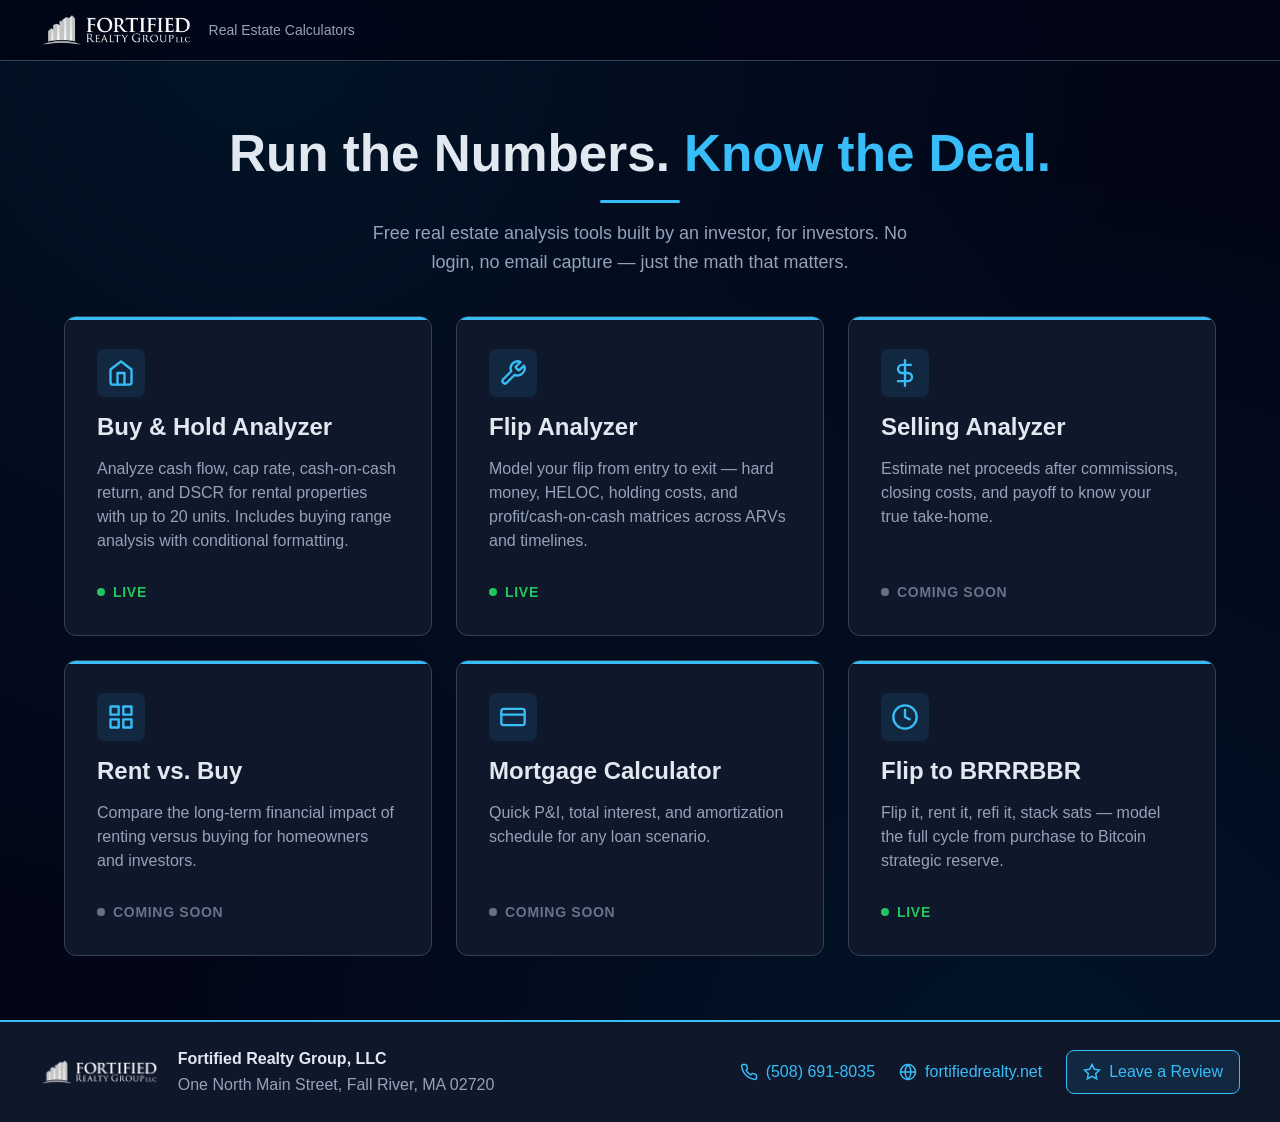
==== index.html @ f914b177 "Add Flip to BRRRBBR Analyzer: full cycle flip-to-hold with refi analysis, Bitcoin reserve, deal summ" ====
<!DOCTYPE html>
<html lang="en">
<head>
  <meta charset="UTF-8">
  <meta name="viewport" content="width=device-width, initial-scale=1.0">
  <title>Real Estate Calculators — Fortified Realty Group</title>
  <meta name="description" content="Free real estate analysis calculators from Fortified Realty Group, LLC — Buy and Hold, BRRR, Selling Analyzer, and more. One North Main Street, Fall River, MA 02720.">
  <meta name="theme-color" content="#00344D">
  <link rel="manifest" href="./manifest.json">
  <link rel="icon" type="image/svg+xml" href="./assets/favicon.svg">
  <link rel="apple-touch-icon" href="./assets/icon-192.png">
  <link href="https://api.fontshare.com/v2/css?f[]=cabinet-grotesk@400,500,700,800&f[]=satoshi@400,500,600,700&display=swap" rel="stylesheet">
  <link rel="stylesheet" href="./base.css">
  <link rel="stylesheet" href="./style.css">
</head>
<body>

  <header class="site-header">
    <div class="header-inner">
      <a href="./index.html" class="logo-link">
        <img src="./assets/fortified-logo-white.png" alt="Fortified Realty Group" height="36">
        <span class="logo-text">Real Estate Calculators</span>
      </a>
      <button class="install-btn" id="installBtn" aria-label="Install app">
        <svg width="18" height="18" viewBox="0 0 24 24" fill="none" stroke="currentColor" stroke-width="2.5" stroke-linecap="round"><path d="M12 5v14M5 12l7 7 7-7"/></svg>
        Install
      </button>
    </div>
  </header>

  <section class="hero">
    <h1>Run the Numbers. <em>Know the Deal.</em></h1>
    <hr class="teal-rule">
    <p>Free real estate analysis tools built by an investor, for investors. No login, no email capture — just the math that matters.</p>
  </section>

  <main class="calc-grid">

    <a href="./buy-and-hold.html" class="calc-card">
      <div class="card-icon">
        <svg width="28" height="28" viewBox="0 0 24 24" fill="none" stroke="#38bdf8" stroke-width="2" stroke-linecap="round" stroke-linejoin="round">
          <path d="M3 9l9-7 9 7v11a2 2 0 0 1-2 2H5a2 2 0 0 1-2-2z"/>
          <polyline points="9 22 9 12 15 12 15 22"/>
        </svg>
      </div>
      <h2>Buy &amp; Hold Analyzer</h2>
      <p>Analyze cash flow, cap rate, cash-on-cash return, and DSCR for rental properties with up to 20 units. Includes buying range analysis with conditional formatting.</p>
      <div class="card-status live"><span class="dot"></span>Live</div>
    </a>

    <a href="./flip-analyzer.html" class="calc-card">
      <div class="card-icon">
        <svg width="28" height="28" viewBox="0 0 24 24" fill="none" stroke="#38bdf8" stroke-width="2" stroke-linecap="round" stroke-linejoin="round">
          <path d="M14.7 6.3a1 1 0 0 0 0 1.4l1.6 1.6a1 1 0 0 0 1.4 0l3.77-3.77a6 6 0 0 1-7.94 7.94l-6.91 6.91a2.12 2.12 0 0 1-3-3l6.91-6.91a6 6 0 0 1 7.94-7.94l-3.76 3.76z"/>
        </svg>
      </div>
      <h2>Flip Analyzer</h2>
      <p>Model your flip from entry to exit — hard money, HELOC, holding costs, and profit/cash-on-cash matrices across ARVs and timelines.</p>
      <div class="card-status live"><span class="dot"></span>Live</div>
    </a>

    <div class="calc-card disabled">
      <div class="card-icon">
        <svg width="28" height="28" viewBox="0 0 24 24" fill="none" stroke="#38bdf8" stroke-width="2" stroke-linecap="round" stroke-linejoin="round">
          <line x1="12" y1="1" x2="12" y2="23"/>
          <path d="M17 5H9.5a3.5 3.5 0 0 0 0 7h5a3.5 3.5 0 0 1 0 7H6"/>
        </svg>
      </div>
      <h2>Selling Analyzer</h2>
      <p>Estimate net proceeds after commissions, closing costs, and payoff to know your true take-home.</p>
      <div class="card-status coming"><span class="dot"></span>Coming Soon</div>
    </div>

    <div class="calc-card disabled">
      <div class="card-icon">
        <svg width="28" height="28" viewBox="0 0 24 24" fill="none" stroke="#38bdf8" stroke-width="2" stroke-linecap="round" stroke-linejoin="round">
          <rect x="3" y="3" width="7" height="7"/><rect x="14" y="3" width="7" height="7"/>
          <rect x="14" y="14" width="7" height="7"/><rect x="3" y="14" width="7" height="7"/>
        </svg>
      </div>
      <h2>Rent vs. Buy</h2>
      <p>Compare the long-term financial impact of renting versus buying for homeowners and investors.</p>
      <div class="card-status coming"><span class="dot"></span>Coming Soon</div>
    </div>

    <div class="calc-card disabled">
      <div class="card-icon">
        <svg width="28" height="28" viewBox="0 0 24 24" fill="none" stroke="#38bdf8" stroke-width="2" stroke-linecap="round" stroke-linejoin="round">
          <rect x="2" y="5" width="20" height="14" rx="2"/><line x1="2" y1="10" x2="22" y2="10"/>
        </svg>
      </div>
      <h2>Mortgage Calculator</h2>
      <p>Quick P&amp;I, total interest, and amortization schedule for any loan scenario.</p>
      <div class="card-status coming"><span class="dot"></span>Coming Soon</div>
    </div>

    <a href="./brrrbbr.html" class="calc-card">
      <div class="card-icon">
        <svg width="28" height="28" viewBox="0 0 24 24" fill="none" stroke="#38bdf8" stroke-width="2" stroke-linecap="round" stroke-linejoin="round">
          <circle cx="12" cy="12" r="10"/><path d="M12 6v6l4 2"/>
        </svg>
      </div>
      <h2>Flip to BRRRBBR</h2>
      <p>Flip it, rent it, refi it, stack sats — model the full cycle from purchase to Bitcoin strategic reserve.</p>
      <div class="card-status live"><span class="dot"></span>Live</div>
    </a>

  </main>

  <footer class="contact-footer">
    <div class="footer-inner">
      <div class="footer-brand">
        <img src="./assets/fortified-logo-white.png" alt="Fortified Realty Group" height="24">
        <div class="footer-text">
          <strong>Fortified Realty Group, LLC</strong><br>
          One North Main Street, Fall River, MA 02720
        </div>
      </div>
      <div class="footer-links">
        <a href="tel:+15086918035" class="footer-link" target="_blank" rel="noopener noreferrer">
          <svg viewBox="0 0 24 24" fill="none" stroke="currentColor" stroke-width="2" stroke-linecap="round"><path d="M22 16.92v3a2 2 0 0 1-2.18 2 19.79 19.79 0 0 1-8.63-3.07 19.5 19.5 0 0 1-6-6 19.79 19.79 0 0 1-3.07-8.67A2 2 0 0 1 4.11 2h3a2 2 0 0 1 2 1.72c.127.96.361 1.903.7 2.81a2 2 0 0 1-.45 2.11L8.09 9.91a16 16 0 0 0 6 6l1.27-1.27a2 2 0 0 1 2.11-.45c.907.339 1.85.573 2.81.7A2 2 0 0 1 22 16.92z"/></svg>
          (508) 691-8035
        </a>
        <a href="https://fortifiedrealty.net" class="footer-link" target="_blank" rel="noopener noreferrer">
          <svg viewBox="0 0 24 24" fill="none" stroke="currentColor" stroke-width="2" stroke-linecap="round"><circle cx="12" cy="12" r="10"/><line x1="2" y1="12" x2="22" y2="12"/><path d="M12 2a15.3 15.3 0 0 1 4 10 15.3 15.3 0 0 1-4 10 15.3 15.3 0 0 1-4-10 15.3 15.3 0 0 1 4-10z"/></svg>
          fortifiedrealty.net
        </a>
        <a href="https://g.page/r/CbFCYN2LnvC7EAE/review" class="footer-link review-link" target="_blank" rel="noopener noreferrer">
          <svg viewBox="0 0 24 24" fill="none" stroke="currentColor" stroke-width="2" stroke-linecap="round"><polygon points="12 2 15.09 8.26 22 9.27 17 14.14 18.18 21.02 12 17.77 5.82 21.02 7 14.14 2 9.27 8.91 8.26 12 2"/></svg>
          Leave a Review
        </a>
      </div>
    </div>
  </footer>

  <script src="./app.js"></script>
</body>
</html>
---- base.css ----
*, *::before, *::after { box-sizing: border-box; margin: 0; padding: 0; }

html {
  -moz-text-size-adjust: none;
  -webkit-text-size-adjust: none;
  text-size-adjust: none;
  -webkit-font-smoothing: antialiased;
  -moz-osx-font-smoothing: grayscale;
  text-rendering: optimizeLegibility;
  scroll-behavior: smooth;
  scroll-padding-top: 4rem;
}

body {
  min-height: 100dvh;
  line-height: 1.6;
  font-family: var(--font-body, sans-serif);
  font-size: var(--text-base);
  color: var(--color-text);
  background-color: var(--color-bg);
}

img, picture, video, canvas, svg { display: block; max-width: 100%; height: auto; }
ul[role="list"], ol[role="list"] { list-style: none; }
input, button, textarea, select { font: inherit; color: inherit; }

h1, h2, h3, h4, h5, h6 { text-wrap: balance; line-height: 1.15; }
p, li, figcaption { text-wrap: pretty; max-width: 72ch; }

:focus-visible {
  outline: 2px solid var(--color-primary);
  outline-offset: 3px;
  border-radius: 0.375rem;
}

@media (prefers-reduced-motion: reduce) {
  *, *::before, *::after {
    animation-duration: 0.01ms !important;
    animation-iteration-count: 1 !important;
    transition-duration: 0.01ms !important;
    scroll-behavior: auto !important;
  }
}

button { cursor: pointer; background: none; border: none; }
table { border-collapse: collapse; width: 100%; }

a, button, [role="button"], input, textarea, select {
  transition: color 180ms cubic-bezier(0.16, 1, 0.3, 1),
              background 180ms cubic-bezier(0.16, 1, 0.3, 1),
              border-color 180ms cubic-bezier(0.16, 1, 0.3, 1),
              box-shadow 180ms cubic-bezier(0.16, 1, 0.3, 1);
}

.sr-only {
  position: absolute; width: 1px; height: 1px; padding: 0; margin: -1px;
  overflow: hidden; clip: rect(0, 0, 0, 0); white-space: nowrap; border-width: 0;
}
---- style.css ----
/* ===== FORTIFIED SHOCKWAVE DESIGN SYSTEM ===== */

:root {
  /* Type Scale */
  --text-xs:   clamp(0.75rem,  0.7rem  + 0.25vw, 0.875rem);
  --text-sm:   clamp(0.875rem, 0.8rem  + 0.35vw, 1rem);
  --text-base: clamp(1rem,     0.95rem + 0.25vw, 1.125rem);
  --text-lg:   clamp(1.125rem, 1rem    + 0.75vw, 1.5rem);
  --text-xl:   clamp(1.5rem,   1.2rem  + 1.25vw, 2.25rem);
  --text-2xl:  clamp(2rem,     1.2rem  + 2.5vw,  3.5rem);

  /* Spacing */
  --space-1:  0.25rem;
  --space-2:  0.5rem;
  --space-3:  0.75rem;
  --space-4:  1rem;
  --space-5:  1.25rem;
  --space-6:  1.5rem;
  --space-8:  2rem;
  --space-10: 2.5rem;
  --space-12: 3rem;
  --space-16: 4rem;
  --space-20: 5rem;
  --space-24: 6rem;

  /* Fortified Shockwave Dark Theme */
  --color-bg:             #020617;
  --color-surface:        #0f172a;
  --color-surface-2:      #1e293b;
  --color-surface-3:      #1a2744;
  --color-border:         #334155;
  --color-border-accent:  #38bdf8;
  --color-divider:        #1e293b;

  /* Text */
  --color-text:           #e2e8f0;
  --color-text-muted:     #94a3b8;
  --color-text-faint:     #64748b;

  /* Brand Colors */
  --color-primary:        #00344D;
  --color-primary-light:  #016891;
  --color-accent:         #38bdf8;
  --color-neutral:        #6D6E71;

  /* Input Styling - Clean White */
  --color-input-bg:       #1e293b;
  --color-input-border:   #475569;
  --color-input-text:     #ffffff;
  --color-input-label:    #94a3b8;
  --color-input-focus:    #38bdf8;

  /* Result Colors */
  --color-result-positive: #22c55e;
  --color-result-negative: #ef4444;
  --color-result-warning:  #eab308;
  --color-result-bg:      #0a1a0a;
  --color-result-border:  #166534;

  /* Radius */
  --radius-sm: 0.375rem;
  --radius-md: 0.5rem;
  --radius-lg: 0.75rem;
  --radius-xl: 1rem;

  /* Shadows */
  --shadow-card: 0 4px 24px rgba(0, 0, 0, 0.4);
  --shadow-glow: 0 0 20px rgba(56, 189, 248, 0.15);

  /* Content widths */
  --content-narrow: 640px;
  --content-default: 960px;
  --content-wide: 1200px;

  /* Font families */
  --font-display: 'Cabinet Grotesk', 'Arial Black', sans-serif;
  --font-body: 'Satoshi', 'Inter', sans-serif;
}


/* ===== GLOBAL LAYOUT ===== */

body {
  background: var(--color-bg);
  background-image: 
    radial-gradient(ellipse at 20% 0%, rgba(0, 52, 77, 0.3) 0%, transparent 60%),
    radial-gradient(ellipse at 80% 100%, rgba(1, 104, 145, 0.15) 0%, transparent 60%);
  min-height: 100dvh;
  display: flex;
  flex-direction: column;
}


/* ===== HEADER / NAV ===== */

.site-header {
  position: sticky;
  top: 0;
  z-index: 100;
  background: rgba(2, 6, 23, 0.92);
  backdrop-filter: blur(12px);
  -webkit-backdrop-filter: blur(12px);
  border-bottom: 1px solid var(--color-border);
  padding: var(--space-3) var(--space-6);
}

.header-inner {
  max-width: var(--content-wide);
  margin: 0 auto;
  display: flex;
  align-items: center;
  justify-content: space-between;
  gap: var(--space-4);
}

.logo-link {
  display: flex;
  align-items: center;
  gap: var(--space-3);
  text-decoration: none;
  color: var(--color-text);
}

.logo-link img {
  height: 36px;
  width: auto;
}

.logo-text {
  font-family: var(--font-display);
  font-size: var(--text-xs);
  color: var(--color-text-muted);
  font-weight: 400;
  line-height: 1.3;
}

.nav-back {
  display: inline-flex;
  align-items: center;
  gap: var(--space-2);
  color: var(--color-accent);
  text-decoration: none;
  font-size: var(--text-sm);
  font-weight: 500;
  padding: var(--space-2) var(--space-3);
  border-radius: var(--radius-sm);
  border: 1px solid transparent;
}

.nav-back:hover {
  border-color: var(--color-accent);
  background: rgba(56, 189, 248, 0.08);
}

.install-btn {
  display: none;
  align-items: center;
  gap: var(--space-2);
  padding: var(--space-2) var(--space-4);
  background: var(--color-accent);
  color: var(--color-bg);
  font-size: var(--text-sm);
  font-weight: 600;
  border-radius: var(--radius-md);
  border: none;
  cursor: pointer;
}

.install-btn:hover { background: #7dd3fc; }
.install-btn.visible { display: inline-flex; }


/* ===== HERO SECTION (Hub) ===== */

.hero {
  text-align: center;
  padding: var(--space-16) var(--space-6) var(--space-10);
}

.hero h1 {
  font-family: var(--font-display);
  font-size: var(--text-2xl);
  font-weight: 800;
  color: var(--color-text);
  margin-bottom: var(--space-4);
}

.hero h1 em {
  font-style: normal;
  color: var(--color-accent);
}

.hero p {
  font-size: var(--text-base);
  color: var(--color-text-muted);
  max-width: 560px;
  margin: 0 auto;
}

.teal-rule {
  display: block;
  width: 80px;
  height: 3px;
  background: var(--color-accent);
  margin: var(--space-4) auto;
  border: none;
  border-radius: 2px;
}


/* ===== CALCULATOR GRID (Hub) ===== */

.calc-grid {
  max-width: var(--content-wide);
  margin: 0 auto;
  padding: 0 var(--space-6) var(--space-16);
  display: grid;
  grid-template-columns: repeat(auto-fill, minmax(min(300px, 100%), 1fr));
  gap: var(--space-6);
}

.calc-card {
  position: relative;
  background: var(--color-surface);
  border: 1px solid var(--color-border);
  border-radius: var(--radius-lg);
  padding: var(--space-8);
  text-decoration: none;
  color: var(--color-text);
  display: flex;
  flex-direction: column;
  gap: var(--space-4);
  overflow: hidden;
  transition: transform 180ms ease, box-shadow 180ms ease, border-color 180ms ease;
}

.calc-card::before {
  content: '';
  position: absolute;
  top: 0; left: 0; right: 0;
  height: 3px;
  background: var(--color-accent);
}

.calc-card:hover {
  transform: translateY(-4px);
  box-shadow: var(--shadow-glow);
  border-color: var(--color-accent);
}

.calc-card .card-icon {
  width: 48px;
  height: 48px;
  background: rgba(56, 189, 248, 0.1);
  border-radius: var(--radius-md);
  display: flex;
  align-items: center;
  justify-content: center;
  font-size: 1.5rem;
}

.calc-card h2 {
  font-family: var(--font-display);
  font-size: var(--text-lg);
  font-weight: 700;
  color: var(--color-text);
}

.calc-card p {
  font-size: var(--text-sm);
  color: var(--color-text-muted);
  line-height: 1.5;
}

.card-status {
  display: inline-flex;
  align-items: center;
  gap: var(--space-2);
  font-size: var(--text-xs);
  font-weight: 600;
  text-transform: uppercase;
  letter-spacing: 0.05em;
  margin-top: auto;
  padding-top: var(--space-3);
}

.card-status.live { color: var(--color-result-positive); }
.card-status.coming { color: var(--color-text-faint); }

.card-status .dot {
  width: 8px; height: 8px;
  border-radius: 50%;
  background: currentColor;
}

.card-status.live .dot {
  animation: pulse-dot 2s ease infinite;
}

@keyframes pulse-dot {
  0%, 100% { opacity: 1; }
  50% { opacity: 0.3; }
}

.calc-card.disabled {
  opacity: 0.5;
  pointer-events: none;
}


/* ===== CALCULATOR PAGE LAYOUT ===== */

.calc-page {
  flex: 1;
  max-width: var(--content-wide);
  margin: 0 auto;
  width: 100%;
  padding: var(--space-6);
}

.calc-title-area {
  margin-bottom: var(--space-8);
}

.calc-title-area h1 {
  font-family: var(--font-display);
  font-size: var(--text-xl);
  font-weight: 800;
  color: var(--color-text);
  margin-bottom: var(--space-2);
}

.calc-title-area p {
  font-size: var(--text-sm);
  color: var(--color-text-muted);
}

.calc-address {
  margin-bottom: var(--space-6);
}

.calc-address label {
  display: block;
  font-size: var(--text-xs);
  color: var(--color-input-label);
  font-weight: 600;
  text-transform: uppercase;
  letter-spacing: 0.05em;
  margin-bottom: var(--space-2);
}

.calc-address input {
  width: 100%;
  max-width: 500px;
  padding: var(--space-3) var(--space-4);
  background: var(--color-input-bg);
  border: 1px solid var(--color-input-border);
  border-radius: var(--radius-md);
  color: var(--color-input-text);
  font-size: var(--text-base);
  font-weight: 500;
}

.calc-address input::placeholder { color: var(--color-text-faint); }
.calc-address input:focus {
  outline: none;
  border-color: var(--color-input-focus);
  box-shadow: 0 0 0 3px rgba(56, 189, 248, 0.15);
}


/* ===== INPUT SECTIONS ===== */

.calc-sections {
  display: grid;
  grid-template-columns: 1fr 1fr 1fr;
  gap: var(--space-6);
  margin-bottom: var(--space-8);
}

@media (max-width: 900px) {
  .calc-sections { grid-template-columns: 1fr; }
}

.input-section {
  background: var(--color-surface);
  border: 1px solid var(--color-border);
  border-radius: var(--radius-lg);
  overflow: hidden;
}

.section-header {
  background: var(--color-surface-2);
  padding: var(--space-3) var(--space-5);
  border-bottom: 1px solid var(--color-border);
  display: flex;
  align-items: center;
  gap: var(--space-3);
}

.section-header h2 {
  font-family: var(--font-display);
  font-size: var(--text-sm);
  font-weight: 700;
  color: var(--color-accent);
  text-transform: uppercase;
  letter-spacing: 0.08em;
}

.section-body {
  padding: var(--space-4) var(--space-5);
  display: flex;
  flex-direction: column;
  gap: var(--space-3);
}

/* Input rows — Clean White Style */
.input-row {
  display: flex;
  align-items: center;
  justify-content: space-between;
  gap: var(--space-3);
}

.input-row label {
  font-size: var(--text-sm);
  color: var(--color-input-label);
  font-weight: 500;
  white-space: nowrap;
  flex-shrink: 0;
}

.input-row input,
.input-row select {
  width: 120px;
  text-align: right;
  padding: var(--space-2) var(--space-3);
  background: var(--color-input-bg);
  border: 1px solid var(--color-input-border);
  border-radius: var(--radius-sm);
  color: var(--color-input-text);
  font-size: var(--text-sm);
  font-weight: 600;
  font-variant-numeric: tabular-nums;
}

.input-row input:focus,
.input-row select:focus {
  outline: none;
  border-color: var(--color-input-focus);
  box-shadow: 0 0 0 2px rgba(56, 189, 248, 0.15);
}

.input-row input::placeholder { color: var(--color-text-faint); }

/* Computed row (non-editable) */
.computed-row {
  display: flex;
  align-items: center;
  justify-content: space-between;
  gap: var(--space-3);
  padding: var(--space-2) 0;
  border-top: 1px solid var(--color-divider);
}

.computed-row label {
  font-size: var(--text-sm);
  color: var(--color-text-muted);
  font-weight: 400;
}

.computed-row .computed-value {
  font-size: var(--text-sm);
  color: var(--color-text);
  font-weight: 600;
  font-variant-numeric: tabular-nums;
}

/* Section totals */
.section-total {
  display: flex;
  align-items: center;
  justify-content: space-between;
  padding: var(--space-3) var(--space-5);
  background: var(--color-surface-2);
  border-top: 2px solid var(--color-accent);
}

.section-total label {
  font-size: var(--text-sm);
  font-weight: 700;
  color: var(--color-accent);
  text-transform: uppercase;
  letter-spacing: 0.03em;
}

.section-total .total-value {
  font-size: var(--text-lg);
  font-weight: 800;
  color: var(--color-text);
  font-variant-numeric: tabular-nums;
}


/* ===== NOI DISPLAY ===== */

.noi-bar {
  display: flex;
  gap: var(--space-6);
  margin-bottom: var(--space-6);
  padding: var(--space-4) var(--space-6);
  background: var(--color-surface);
  border: 1px solid var(--color-border);
  border-radius: var(--radius-lg);
  flex-wrap: wrap;
}

.noi-item {
  display: flex;
  align-items: center;
  gap: var(--space-3);
}

.noi-item label {
  font-size: var(--text-sm);
  color: var(--color-text-muted);
  font-weight: 500;
}

.noi-item .noi-value {
  font-size: var(--text-lg);
  font-weight: 800;
  color: var(--color-accent);
  font-variant-numeric: tabular-nums;
}


/* ===== RESULTS SECTION ===== */

.results-section {
  background: var(--color-surface);
  border: 2px solid var(--color-result-border);
  border-radius: var(--radius-lg);
  overflow: hidden;
  margin-bottom: var(--space-8);
}

.results-header {
  background: var(--color-result-bg);
  padding: var(--space-4) var(--space-6);
  border-bottom: 1px solid var(--color-result-border);
  display: flex;
  align-items: center;
  justify-content: space-between;
}

.results-header h2 {
  font-family: var(--font-display);
  font-size: var(--text-sm);
  font-weight: 700;
  color: var(--color-result-positive);
  text-transform: uppercase;
  letter-spacing: 0.08em;
}

.results-grid {
  display: grid;
  grid-template-columns: repeat(4, 1fr);
  gap: 0;
}

@media (max-width: 768px) {
  .results-grid { grid-template-columns: repeat(2, 1fr); }
}

.result-card {
  padding: var(--space-6);
  text-align: center;
  border-right: 1px solid var(--color-border);
  border-bottom: 1px solid var(--color-border);
}

.result-card:last-child { border-right: none; }

@media (max-width: 768px) {
  .result-card:nth-child(2n) { border-right: none; }
}

.result-card .result-label {
  font-size: var(--text-xs);
  color: var(--color-text-muted);
  text-transform: uppercase;
  letter-spacing: 0.06em;
  font-weight: 600;
  margin-bottom: var(--space-2);
}

.result-card .result-value {
  font-family: var(--font-display);
  font-size: var(--text-xl);
  font-weight: 800;
  font-variant-numeric: tabular-nums;
  transition: color 300ms ease;
}

.result-value.positive { color: var(--color-result-positive); }
.result-value.negative { color: var(--color-result-negative); }
.result-value.neutral  { color: var(--color-text); }


/* ===== BUYING RANGE SECTION ===== */

.range-section {
  margin-bottom: var(--space-8);
}

.range-section h2 {
  font-family: var(--font-display);
  font-size: var(--text-lg);
  font-weight: 700;
  color: var(--color-text);
  margin-bottom: var(--space-4);
}

.range-inputs {
  display: flex;
  gap: var(--space-6);
  margin-bottom: var(--space-6);
  flex-wrap: wrap;
  align-items: end;
}

.range-input-group {
  display: flex;
  flex-direction: column;
  gap: var(--space-2);
}

.range-input-group label {
  font-size: var(--text-xs);
  color: var(--color-text-muted);
  font-weight: 600;
  text-transform: uppercase;
  letter-spacing: 0.05em;
}

.range-input-group input {
  width: 140px;
  padding: var(--space-2) var(--space-3);
  background: var(--color-input-bg);
  border: 1px solid var(--color-input-border);
  border-radius: var(--radius-sm);
  color: var(--color-input-text);
  font-size: var(--text-sm);
  font-weight: 600;
  text-align: right;
  font-variant-numeric: tabular-nums;
}

.range-input-group input:focus {
  outline: none;
  border-color: var(--color-input-focus);
  box-shadow: 0 0 0 2px rgba(56, 189, 248, 0.15);
}

.range-divider {
  width: 1px;
  height: 48px;
  background: var(--color-border);
  align-self: flex-end;
  margin-bottom: 4px;
}

.range-table-wrap {
  overflow-x: auto;
  border: 1px solid var(--color-border);
  border-radius: var(--radius-lg);
  -webkit-overflow-scrolling: touch;
}

.range-table {
  min-width: 100%;
  border-collapse: collapse;
  font-size: var(--text-xs);
  font-variant-numeric: tabular-nums;
}

.range-table th,
.range-table td {
  padding: var(--space-2) var(--space-3);
  text-align: center;
  white-space: nowrap;
  border-bottom: 1px solid var(--color-divider);
}

.range-table th:first-child,
.range-table td:first-child {
  text-align: left;
  position: sticky;
  left: 0;
  background: var(--color-surface);
  z-index: 2;
  font-weight: 600;
  color: var(--color-text-muted);
  padding-left: var(--space-4);
  border-right: 2px solid var(--color-border);
  min-width: 160px;
}

.range-table thead th {
  background: var(--color-surface-2);
  color: var(--color-accent);
  font-weight: 700;
  font-size: var(--text-xs);
  text-transform: uppercase;
  letter-spacing: 0.04em;
  text-align: center;
  border-bottom: 2px solid var(--color-accent);
}

.range-table thead th:first-child {
  background: var(--color-surface-2);
}

.range-table thead th.asking-col {
  background: var(--color-primary);
  color: #ffffff;
}

.range-table tbody tr:hover td {
  background: rgba(56, 189, 248, 0.04);
}

.range-table tbody tr:hover td:first-child {
  background: var(--color-surface);
}

/* Conditional formatting cells */
.range-table td.cond-green {
  background: rgba(34, 197, 94, 0.18);
  color: #4ade80;
  font-weight: 700;
}

.range-table td.cond-yellow {
  background: rgba(234, 179, 8, 0.18);
  color: #facc15;
  font-weight: 700;
}

.range-table td.cond-red {
  background: rgba(239, 68, 68, 0.18);
  color: #f87171;
  font-weight: 700;
}

/* Results rows */
.range-table tr.results-row td {
  border-top: 2px solid var(--color-border);
}

.range-table tr.results-row td:first-child {
  font-weight: 700;
  color: var(--color-text);
}


/* ===== DEAL SUMMARY ===== */

.deal-summary {
  background: var(--color-surface);
  border: 1px solid var(--color-border);
  border-left: 4px solid var(--color-accent);
  border-radius: var(--radius-lg);
  padding: var(--space-6);
  margin-bottom: var(--space-8);
}

.deal-summary h3 {
  font-family: var(--font-display);
  font-size: var(--text-sm);
  font-weight: 700;
  color: var(--color-accent);
  text-transform: uppercase;
  letter-spacing: 0.06em;
  margin-bottom: var(--space-3);
}

.deal-summary p {
  font-size: var(--text-base);
  color: var(--color-text);
  line-height: 1.7;
  max-width: 100%;
}

.deal-summary.positive { border-left-color: var(--color-result-positive); }
.deal-summary.positive h3 { color: var(--color-result-positive); }
.deal-summary.caution { border-left-color: var(--color-result-warning); }
.deal-summary.caution h3 { color: var(--color-result-warning); }
.deal-summary.negative { border-left-color: var(--color-result-negative); }
.deal-summary.negative h3 { color: var(--color-result-negative); }


/* ===== ACTIONS BAR ===== */

.actions-bar {
  display: flex;
  gap: var(--space-4);
  margin-bottom: var(--space-8);
  flex-wrap: wrap;
}

.btn {
  display: inline-flex;
  align-items: center;
  gap: var(--space-2);
  padding: var(--space-3) var(--space-6);
  font-size: var(--text-sm);
  font-weight: 600;
  border-radius: var(--radius-md);
  border: 1px solid transparent;
  cursor: pointer;
  text-decoration: none;
}

.btn-primary {
  background: var(--color-accent);
  color: var(--color-bg);
}

.btn-primary:hover { background: #7dd3fc; }

.btn-outline {
  background: transparent;
  color: var(--color-accent);
  border-color: var(--color-accent);
}

.btn-outline:hover { background: rgba(56, 189, 248, 0.1); }


/* ===== CONTACT FOOTER ===== */

.contact-footer {
  background: var(--color-surface);
  border-top: 2px solid var(--color-accent);
  padding: var(--space-6);
  margin-top: auto;
}

.footer-inner {
  max-width: var(--content-wide);
  margin: 0 auto;
  display: flex;
  align-items: center;
  justify-content: space-between;
  flex-wrap: wrap;
  gap: var(--space-4);
}

.footer-brand {
  display: flex;
  align-items: center;
  gap: var(--space-4);
}

.footer-brand img {
  height: 28px;
  width: auto;
}

.footer-text {
  font-size: var(--text-sm);
  color: var(--color-text-muted);
}

.footer-text strong {
  color: var(--color-text);
  font-weight: 700;
}

.footer-links {
  display: flex;
  align-items: center;
  gap: var(--space-6);
  flex-wrap: wrap;
}

.footer-link {
  display: inline-flex;
  align-items: center;
  gap: var(--space-2);
  color: var(--color-accent);
  text-decoration: none;
  font-size: var(--text-sm);
  font-weight: 500;
}

.footer-link:hover { color: #7dd3fc; }
.footer-link svg { width: 18px; height: 18px; flex-shrink: 0; }

.review-link {
  padding: var(--space-2) var(--space-4);
  background: rgba(56, 189, 248, 0.1);
  border: 1px solid var(--color-accent);
  border-radius: var(--radius-md);
}

.review-link:hover { background: rgba(56, 189, 248, 0.2); }


/* ===== SEPARATOR LINES ===== */

.section-divider {
  height: 1px;
  background: var(--color-border);
  border: none;
  margin: var(--space-2) 0;
}


/* ===== PRINT / PDF ===== */

@media print {
  body { background: #fff !important; color: #111 !important; }
  .site-header, .contact-footer, .actions-bar, .nav-back, .install-btn {
    display: none !important;
  }
  .calc-page { max-width: 100%; padding: 0; }
}


/* ===== ANIMATIONS ===== */

@keyframes fadeInUp {
  from { opacity: 0; transform: translateY(16px); }
  to { opacity: 1; transform: translateY(0); }
}

.calc-card { animation: fadeInUp 400ms ease both; }
.calc-card:nth-child(2) { animation-delay: 80ms; }
.calc-card:nth-child(3) { animation-delay: 160ms; }
.calc-card:nth-child(4) { animation-delay: 240ms; }
.calc-card:nth-child(5) { animation-delay: 320ms; }
.calc-card:nth-child(6) { animation-delay: 400ms; }
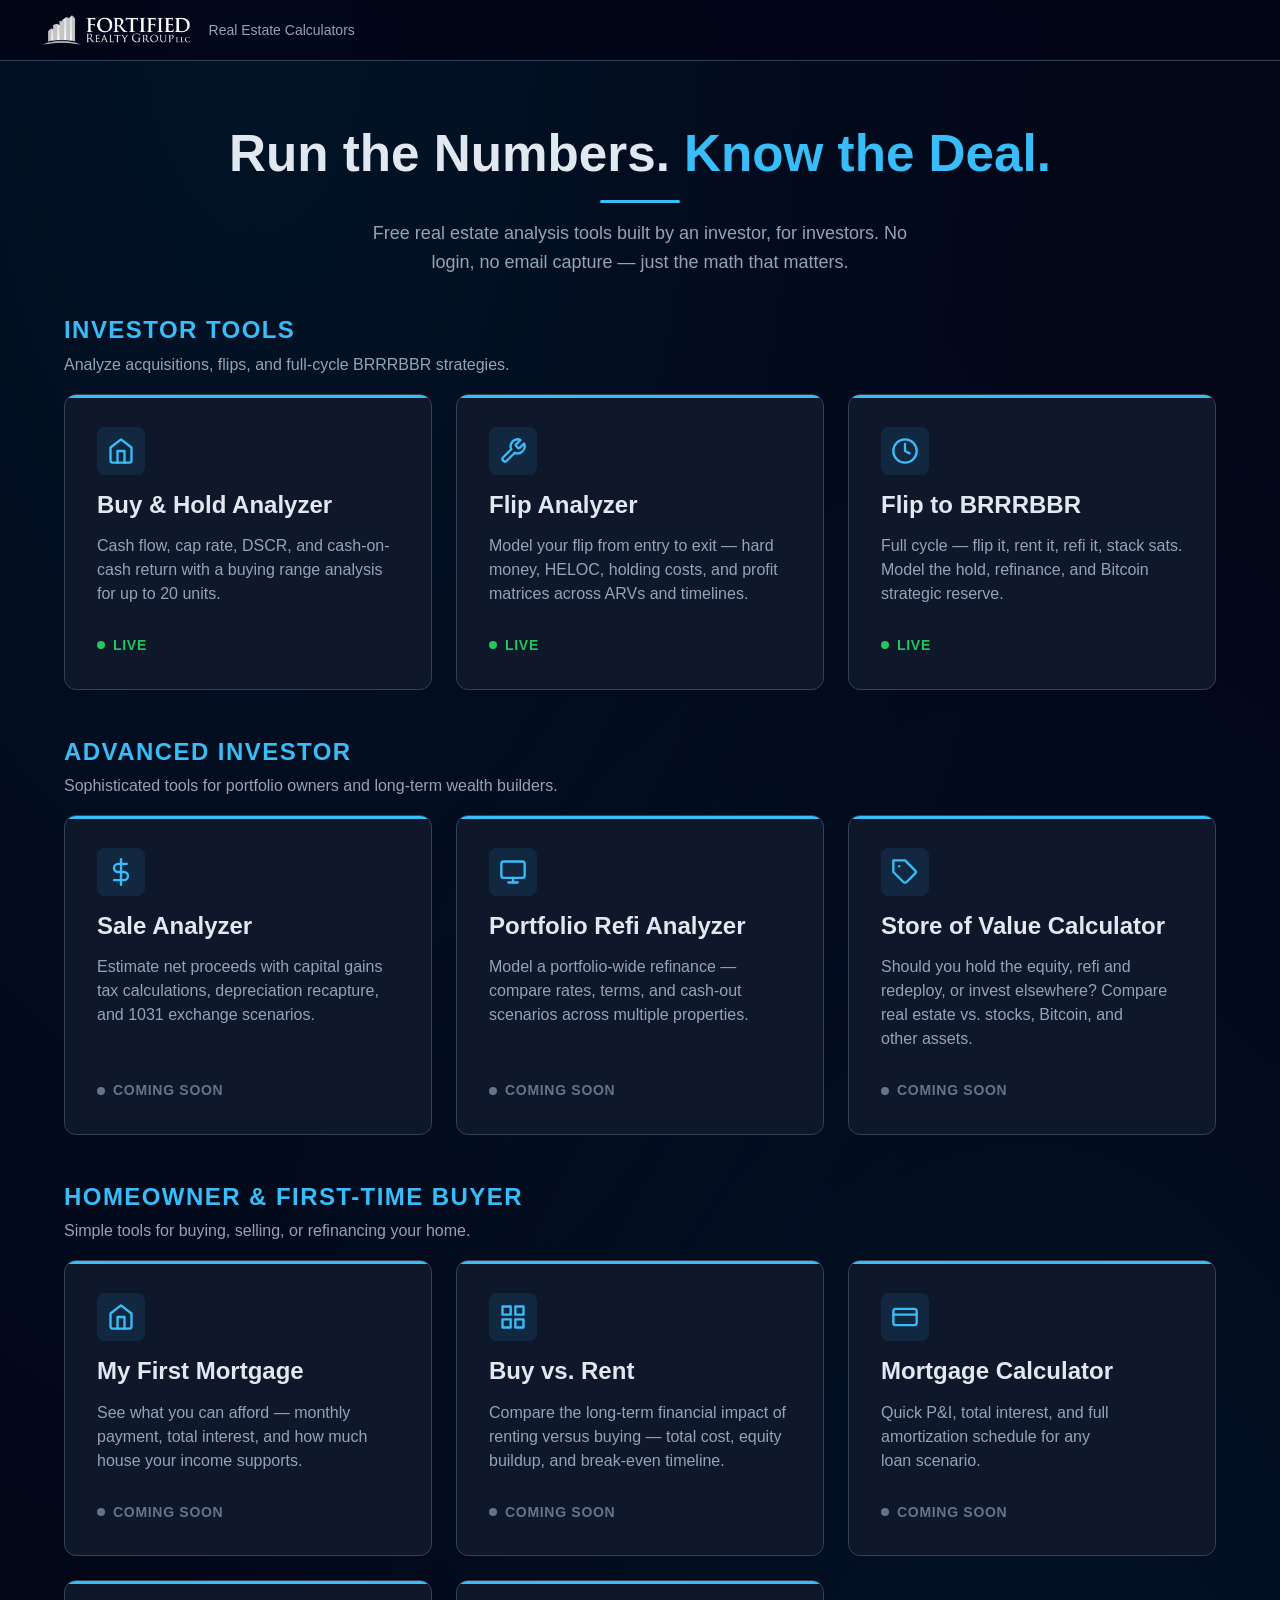
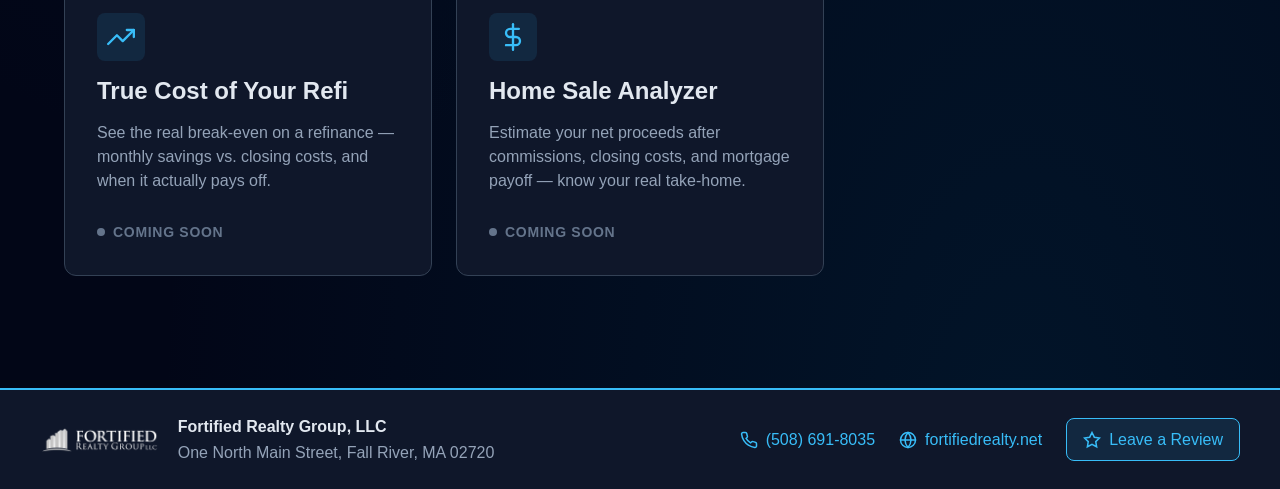
==== commit 78e5886e: "Reorganize hub: 3 rows - Investor Tools, Advanced Investor, Homeowner & First-Time Buyer" ====
--- a/index.html
+++ b/index.html
@@ -4,7 +4,7 @@
   <meta charset="UTF-8">
   <meta name="viewport" content="width=device-width, initial-scale=1.0">
   <title>Real Estate Calculators — Fortified Realty Group</title>
-  <meta name="description" content="Free real estate analysis calculators from Fortified Realty Group, LLC — Buy and Hold, BRRR, Selling Analyzer, and more. One North Main Street, Fall River, MA 02720.">
+  <meta name="description" content="Free real estate analysis calculators from Fortified Realty Group, LLC — Buy and Hold, Flip Analyzer, BRRRBBR, and more. One North Main Street, Fall River, MA 02720.">
   <meta name="theme-color" content="#00344D">
   <link rel="manifest" href="./manifest.json">
   <link rel="icon" type="image/svg+xml" href="./assets/favicon.svg">
@@ -34,76 +34,158 @@
     <p>Free real estate analysis tools built by an investor, for investors. No login, no email capture — just the math that matters.</p>
   </section>
 
-  <main class="calc-grid">
-
-    <a href="./buy-and-hold.html" class="calc-card">
-      <div class="card-icon">
-        <svg width="28" height="28" viewBox="0 0 24 24" fill="none" stroke="#38bdf8" stroke-width="2" stroke-linecap="round" stroke-linejoin="round">
-          <path d="M3 9l9-7 9 7v11a2 2 0 0 1-2 2H5a2 2 0 0 1-2-2z"/>
-          <polyline points="9 22 9 12 15 12 15 22"/>
-        </svg>
-      </div>
-      <h2>Buy &amp; Hold Analyzer</h2>
-      <p>Analyze cash flow, cap rate, cash-on-cash return, and DSCR for rental properties with up to 20 units. Includes buying range analysis with conditional formatting.</p>
-      <div class="card-status live"><span class="dot"></span>Live</div>
-    </a>
-
-    <a href="./flip-analyzer.html" class="calc-card">
-      <div class="card-icon">
-        <svg width="28" height="28" viewBox="0 0 24 24" fill="none" stroke="#38bdf8" stroke-width="2" stroke-linecap="round" stroke-linejoin="round">
-          <path d="M14.7 6.3a1 1 0 0 0 0 1.4l1.6 1.6a1 1 0 0 0 1.4 0l3.77-3.77a6 6 0 0 1-7.94 7.94l-6.91 6.91a2.12 2.12 0 0 1-3-3l6.91-6.91a6 6 0 0 1 7.94-7.94l-3.76 3.76z"/>
-        </svg>
-      </div>
-      <h2>Flip Analyzer</h2>
-      <p>Model your flip from entry to exit — hard money, HELOC, holding costs, and profit/cash-on-cash matrices across ARVs and timelines.</p>
-      <div class="card-status live"><span class="dot"></span>Live</div>
-    </a>
-
-    <div class="calc-card disabled">
-      <div class="card-icon">
-        <svg width="28" height="28" viewBox="0 0 24 24" fill="none" stroke="#38bdf8" stroke-width="2" stroke-linecap="round" stroke-linejoin="round">
-          <line x1="12" y1="1" x2="12" y2="23"/>
-          <path d="M17 5H9.5a3.5 3.5 0 0 0 0 7h5a3.5 3.5 0 0 1 0 7H6"/>
-        </svg>
-      </div>
-      <h2>Selling Analyzer</h2>
-      <p>Estimate net proceeds after commissions, closing costs, and payoff to know your true take-home.</p>
-      <div class="card-status coming"><span class="dot"></span>Coming Soon</div>
-    </div>
-
-    <div class="calc-card disabled">
-      <div class="card-icon">
-        <svg width="28" height="28" viewBox="0 0 24 24" fill="none" stroke="#38bdf8" stroke-width="2" stroke-linecap="round" stroke-linejoin="round">
-          <rect x="3" y="3" width="7" height="7"/><rect x="14" y="3" width="7" height="7"/>
-          <rect x="14" y="14" width="7" height="7"/><rect x="3" y="14" width="7" height="7"/>
-        </svg>
-      </div>
-      <h2>Rent vs. Buy</h2>
-      <p>Compare the long-term financial impact of renting versus buying for homeowners and investors.</p>
-      <div class="card-status coming"><span class="dot"></span>Coming Soon</div>
-    </div>
-
-    <div class="calc-card disabled">
-      <div class="card-icon">
-        <svg width="28" height="28" viewBox="0 0 24 24" fill="none" stroke="#38bdf8" stroke-width="2" stroke-linecap="round" stroke-linejoin="round">
-          <rect x="2" y="5" width="20" height="14" rx="2"/><line x1="2" y1="10" x2="22" y2="10"/>
-        </svg>
-      </div>
-      <h2>Mortgage Calculator</h2>
-      <p>Quick P&amp;I, total interest, and amortization schedule for any loan scenario.</p>
-      <div class="card-status coming"><span class="dot"></span>Coming Soon</div>
-    </div>
-
-    <a href="./brrrbbr.html" class="calc-card">
-      <div class="card-icon">
-        <svg width="28" height="28" viewBox="0 0 24 24" fill="none" stroke="#38bdf8" stroke-width="2" stroke-linecap="round" stroke-linejoin="round">
-          <circle cx="12" cy="12" r="10"/><path d="M12 6v6l4 2"/>
-        </svg>
-      </div>
-      <h2>Flip to BRRRBBR</h2>
-      <p>Flip it, rent it, refi it, stack sats — model the full cycle from purchase to Bitcoin strategic reserve.</p>
-      <div class="card-status live"><span class="dot"></span>Live</div>
-    </a>
+  <main style="max-width:var(--content-wide); margin:0 auto; padding:0 var(--space-6) var(--space-16);">
+
+    <!-- ===== ROW 1: INVESTOR CORE ===== -->
+    <div style="margin-bottom:var(--space-4);">
+      <h2 style="font-family:var(--font-display); font-size:var(--text-lg); font-weight:700; color:var(--color-accent); text-transform:uppercase; letter-spacing:0.06em;">Investor Tools</h2>
+      <p style="font-size:var(--text-sm); color:var(--color-text-muted); margin-top:var(--space-2);">Analyze acquisitions, flips, and full-cycle BRRRBBR strategies.</p>
+    </div>
+    <div class="calc-grid" style="padding:0; margin-bottom:var(--space-12);">
+
+      <a href="./buy-and-hold.html" class="calc-card">
+        <div class="card-icon">
+          <svg width="28" height="28" viewBox="0 0 24 24" fill="none" stroke="#38bdf8" stroke-width="2" stroke-linecap="round" stroke-linejoin="round">
+            <path d="M3 9l9-7 9 7v11a2 2 0 0 1-2 2H5a2 2 0 0 1-2-2z"/>
+            <polyline points="9 22 9 12 15 12 15 22"/>
+          </svg>
+        </div>
+        <h2>Buy &amp; Hold Analyzer</h2>
+        <p>Cash flow, cap rate, DSCR, and cash-on-cash return with a buying range analysis for up to 20 units.</p>
+        <div class="card-status live"><span class="dot"></span>Live</div>
+      </a>
+
+      <a href="./flip-analyzer.html" class="calc-card">
+        <div class="card-icon">
+          <svg width="28" height="28" viewBox="0 0 24 24" fill="none" stroke="#38bdf8" stroke-width="2" stroke-linecap="round" stroke-linejoin="round">
+            <path d="M14.7 6.3a1 1 0 0 0 0 1.4l1.6 1.6a1 1 0 0 0 1.4 0l3.77-3.77a6 6 0 0 1-7.94 7.94l-6.91 6.91a2.12 2.12 0 0 1-3-3l6.91-6.91a6 6 0 0 1 7.94-7.94l-3.76 3.76z"/>
+          </svg>
+        </div>
+        <h2>Flip Analyzer</h2>
+        <p>Model your flip from entry to exit — hard money, HELOC, holding costs, and profit matrices across ARVs and timelines.</p>
+        <div class="card-status live"><span class="dot"></span>Live</div>
+      </a>
+
+      <a href="./brrrbbr.html" class="calc-card">
+        <div class="card-icon">
+          <svg width="28" height="28" viewBox="0 0 24 24" fill="none" stroke="#38bdf8" stroke-width="2" stroke-linecap="round" stroke-linejoin="round">
+            <circle cx="12" cy="12" r="10"/><path d="M12 6v6l4 2"/>
+          </svg>
+        </div>
+        <h2>Flip to BRRRBBR</h2>
+        <p>Full cycle — flip it, rent it, refi it, stack sats. Model the hold, refinance, and Bitcoin strategic reserve.</p>
+        <div class="card-status live"><span class="dot"></span>Live</div>
+      </a>
+
+    </div>
+
+    <!-- ===== ROW 2: ADVANCED INVESTOR ===== -->
+    <div style="margin-bottom:var(--space-4);">
+      <h2 style="font-family:var(--font-display); font-size:var(--text-lg); font-weight:700; color:var(--color-accent); text-transform:uppercase; letter-spacing:0.06em;">Advanced Investor</h2>
+      <p style="font-size:var(--text-sm); color:var(--color-text-muted); margin-top:var(--space-2);">Sophisticated tools for portfolio owners and long-term wealth builders.</p>
+    </div>
+    <div class="calc-grid" style="padding:0; margin-bottom:var(--space-12);">
+
+      <div class="calc-card disabled">
+        <div class="card-icon">
+          <svg width="28" height="28" viewBox="0 0 24 24" fill="none" stroke="#38bdf8" stroke-width="2" stroke-linecap="round" stroke-linejoin="round">
+            <line x1="12" y1="1" x2="12" y2="23"/><path d="M17 5H9.5a3.5 3.5 0 0 0 0 7h5a3.5 3.5 0 0 1 0 7H6"/>
+          </svg>
+        </div>
+        <h2>Sale Analyzer</h2>
+        <p>Estimate net proceeds with capital gains tax calculations, depreciation recapture, and 1031 exchange scenarios.</p>
+        <div class="card-status coming"><span class="dot"></span>Coming Soon</div>
+      </div>
+
+      <div class="calc-card disabled">
+        <div class="card-icon">
+          <svg width="28" height="28" viewBox="0 0 24 24" fill="none" stroke="#38bdf8" stroke-width="2" stroke-linecap="round" stroke-linejoin="round">
+            <rect x="2" y="3" width="20" height="14" rx="2"/><line x1="8" y1="21" x2="16" y2="21"/><line x1="12" y1="17" x2="12" y2="21"/>
+          </svg>
+        </div>
+        <h2>Portfolio Refi Analyzer</h2>
+        <p>Model a portfolio-wide refinance — compare rates, terms, and cash-out scenarios across multiple properties.</p>
+        <div class="card-status coming"><span class="dot"></span>Coming Soon</div>
+      </div>
+
+      <div class="calc-card disabled">
+        <div class="card-icon">
+          <svg width="28" height="28" viewBox="0 0 24 24" fill="none" stroke="#38bdf8" stroke-width="2" stroke-linecap="round" stroke-linejoin="round">
+            <path d="M20.59 13.41l-7.17 7.17a2 2 0 0 1-2.83 0L2 12V2h10l8.59 8.59a2 2 0 0 1 0 2.82z"/><line x1="7" y1="7" x2="7.01" y2="7"/>
+          </svg>
+        </div>
+        <h2>Store of Value Calculator</h2>
+        <p>Should you hold the equity, refi and redeploy, or invest elsewhere? Compare real estate vs. stocks, Bitcoin, and other assets.</p>
+        <div class="card-status coming"><span class="dot"></span>Coming Soon</div>
+      </div>
+
+    </div>
+
+    <!-- ===== ROW 3: RESIDENTIAL / FIRST-TIME BUYER ===== -->
+    <div style="margin-bottom:var(--space-4);">
+      <h2 style="font-family:var(--font-display); font-size:var(--text-lg); font-weight:700; color:var(--color-accent); text-transform:uppercase; letter-spacing:0.06em;">Homeowner &amp; First-Time Buyer</h2>
+      <p style="font-size:var(--text-sm); color:var(--color-text-muted); margin-top:var(--space-2);">Simple tools for buying, selling, or refinancing your home.</p>
+    </div>
+    <div class="calc-grid" style="padding:0; margin-bottom:var(--space-12);">
+
+      <div class="calc-card disabled">
+        <div class="card-icon">
+          <svg width="28" height="28" viewBox="0 0 24 24" fill="none" stroke="#38bdf8" stroke-width="2" stroke-linecap="round" stroke-linejoin="round">
+            <path d="M3 9l9-7 9 7v11a2 2 0 0 1-2 2H5a2 2 0 0 1-2-2z"/>
+            <polyline points="9 22 9 12 15 12 15 22"/>
+          </svg>
+        </div>
+        <h2>My First Mortgage</h2>
+        <p>See what you can afford — monthly payment, total interest, and how much house your income supports.</p>
+        <div class="card-status coming"><span class="dot"></span>Coming Soon</div>
+      </div>
+
+      <div class="calc-card disabled">
+        <div class="card-icon">
+          <svg width="28" height="28" viewBox="0 0 24 24" fill="none" stroke="#38bdf8" stroke-width="2" stroke-linecap="round" stroke-linejoin="round">
+            <rect x="3" y="3" width="7" height="7"/><rect x="14" y="3" width="7" height="7"/>
+            <rect x="14" y="14" width="7" height="7"/><rect x="3" y="14" width="7" height="7"/>
+          </svg>
+        </div>
+        <h2>Buy vs. Rent</h2>
+        <p>Compare the long-term financial impact of renting versus buying — total cost, equity buildup, and break-even timeline.</p>
+        <div class="card-status coming"><span class="dot"></span>Coming Soon</div>
+      </div>
+
+      <div class="calc-card disabled">
+        <div class="card-icon">
+          <svg width="28" height="28" viewBox="0 0 24 24" fill="none" stroke="#38bdf8" stroke-width="2" stroke-linecap="round" stroke-linejoin="round">
+            <rect x="2" y="5" width="20" height="14" rx="2"/><line x1="2" y1="10" x2="22" y2="10"/>
+          </svg>
+        </div>
+        <h2>Mortgage Calculator</h2>
+        <p>Quick P&amp;I, total interest, and full amortization schedule for any loan scenario.</p>
+        <div class="card-status coming"><span class="dot"></span>Coming Soon</div>
+      </div>
+
+      <div class="calc-card disabled">
+        <div class="card-icon">
+          <svg width="28" height="28" viewBox="0 0 24 24" fill="none" stroke="#38bdf8" stroke-width="2" stroke-linecap="round" stroke-linejoin="round">
+            <polyline points="23 6 13.5 15.5 8.5 10.5 1 18"/><polyline points="17 6 23 6 23 12"/>
+          </svg>
+        </div>
+        <h2>True Cost of Your Refi</h2>
+        <p>See the real break-even on a refinance — monthly savings vs. closing costs, and when it actually pays off.</p>
+        <div class="card-status coming"><span class="dot"></span>Coming Soon</div>
+      </div>
+
+      <div class="calc-card disabled">
+        <div class="card-icon">
+          <svg width="28" height="28" viewBox="0 0 24 24" fill="none" stroke="#38bdf8" stroke-width="2" stroke-linecap="round" stroke-linejoin="round">
+            <line x1="12" y1="1" x2="12" y2="23"/><path d="M17 5H9.5a3.5 3.5 0 0 0 0 7h5a3.5 3.5 0 0 1 0 7H6"/>
+          </svg>
+        </div>
+        <h2>Home Sale Analyzer</h2>
+        <p>Estimate your net proceeds after commissions, closing costs, and mortgage payoff — know your real take-home.</p>
+        <div class="card-status coming"><span class="dot"></span>Coming Soon</div>
+      </div>
+
+    </div>
 
   </main>
 
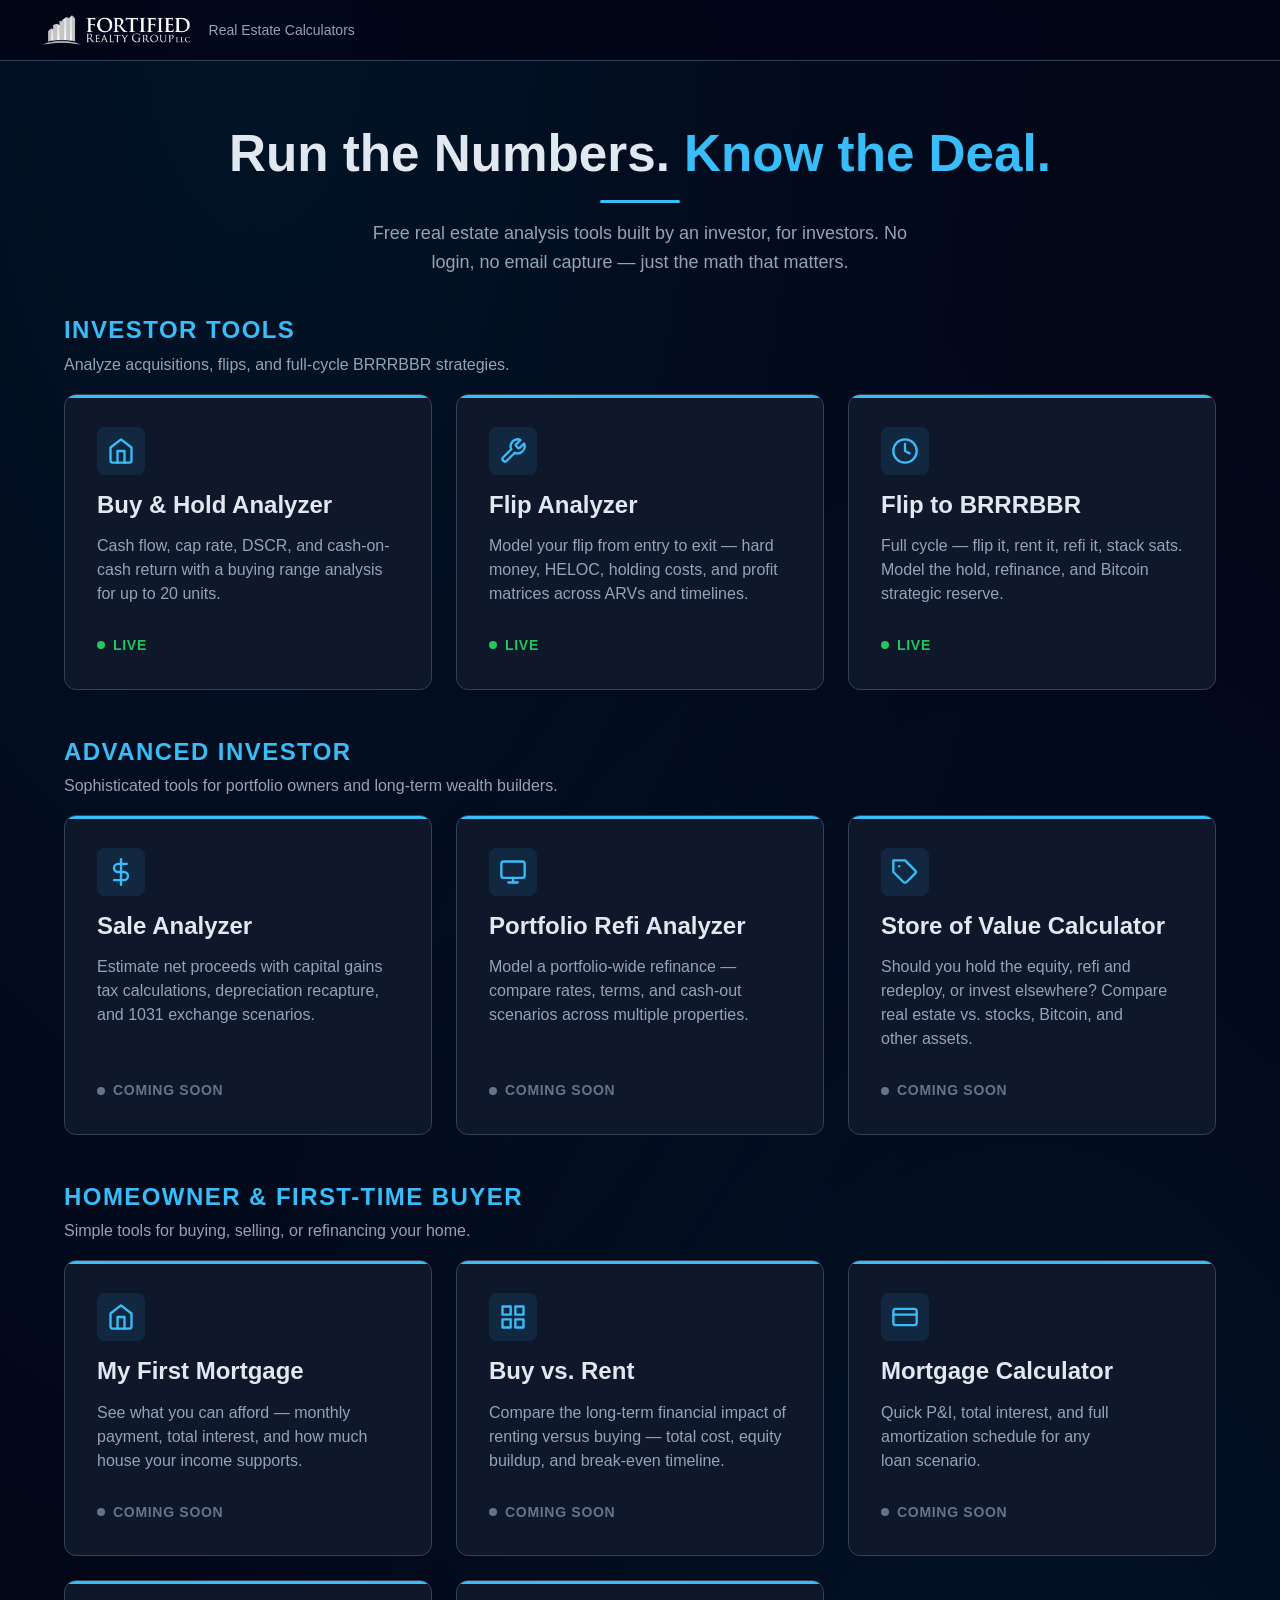
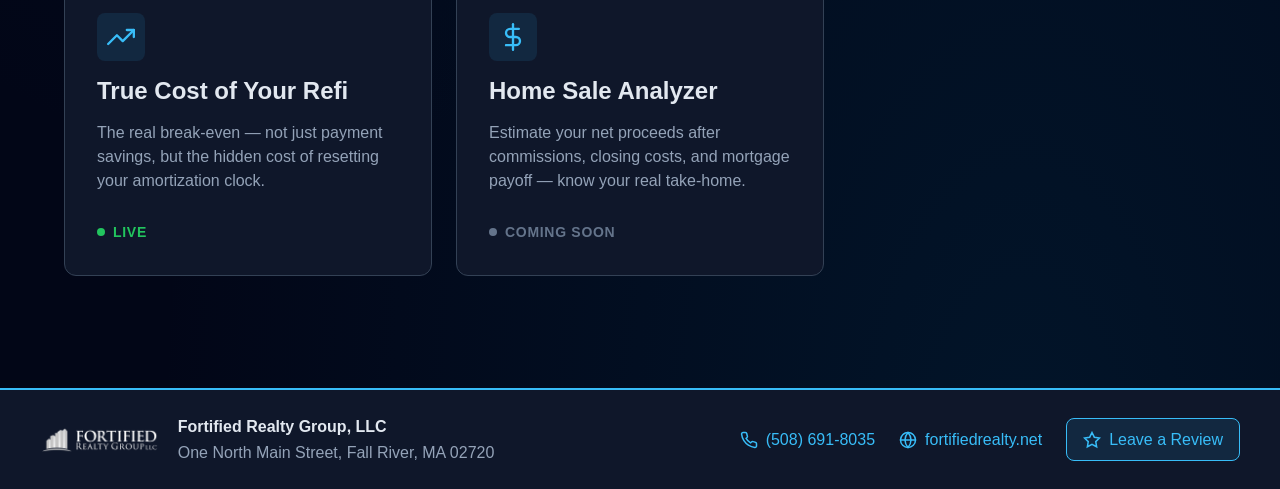
==== commit cb1dd0b7: "Add True Cost of Your Refi calculator with amortization reset analysis" ====
--- a/index.html
+++ b/index.html
@@ -163,16 +163,16 @@
         <div class="card-status coming"><span class="dot"></span>Coming Soon</div>
       </div>
 
-      <div class="calc-card disabled">
+      <a href="./refi-breakeven.html" class="calc-card">
         <div class="card-icon">
           <svg width="28" height="28" viewBox="0 0 24 24" fill="none" stroke="#38bdf8" stroke-width="2" stroke-linecap="round" stroke-linejoin="round">
             <polyline points="23 6 13.5 15.5 8.5 10.5 1 18"/><polyline points="17 6 23 6 23 12"/>
           </svg>
         </div>
         <h2>True Cost of Your Refi</h2>
-        <p>See the real break-even on a refinance — monthly savings vs. closing costs, and when it actually pays off.</p>
-        <div class="card-status coming"><span class="dot"></span>Coming Soon</div>
-      </div>
+        <p>The real break-even — not just payment savings, but the hidden cost of resetting your amortization clock.</p>
+        <div class="card-status live"><span class="dot"></span>Live</div>
+      </a>
 
       <div class="calc-card disabled">
         <div class="card-icon">
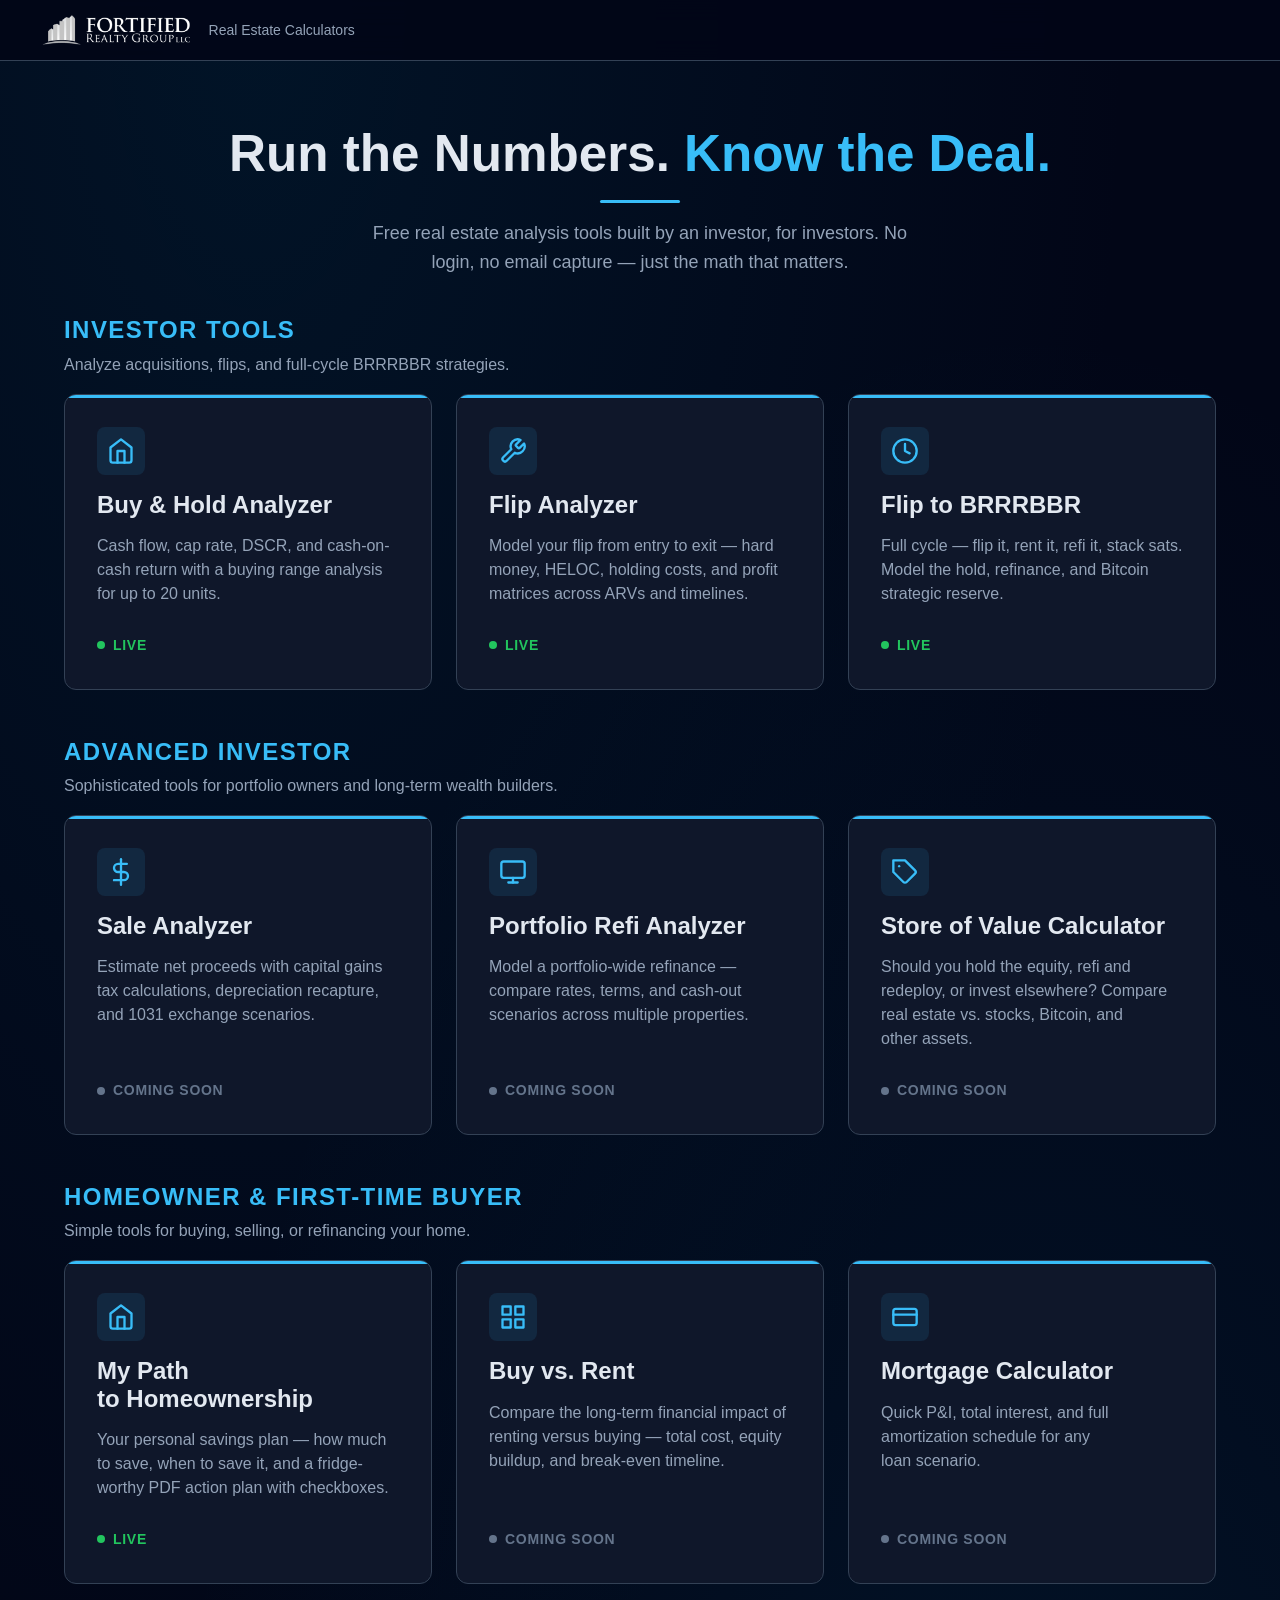
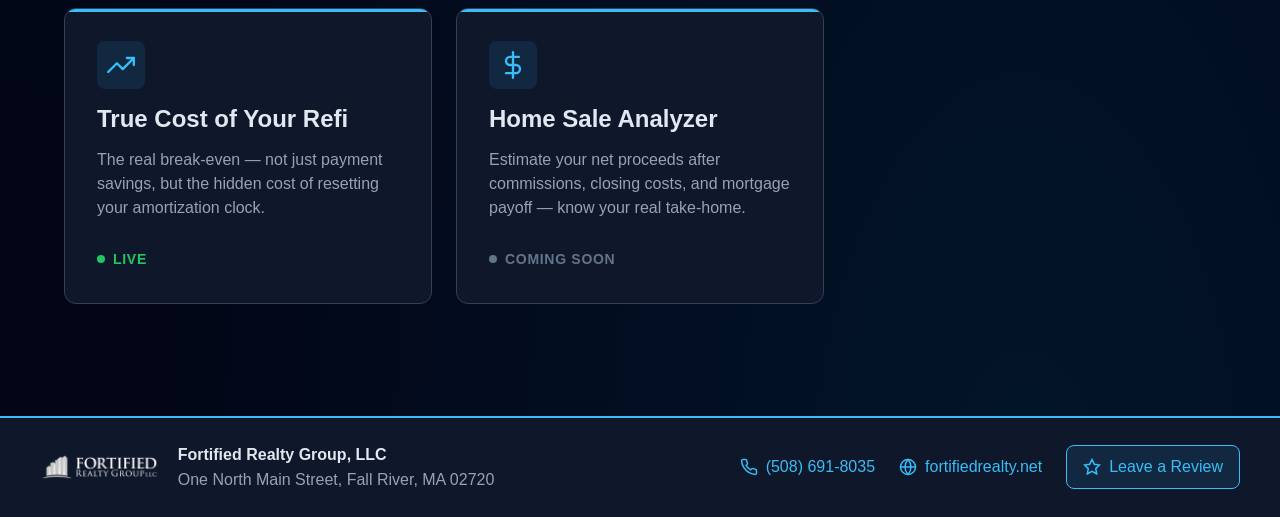
==== commit 2a442d2e: "Add My Path to Homeownership savings planner with ramp-up engine, scenario comparison, fridge PDF" ====
--- a/index.html
+++ b/index.html
@@ -128,17 +128,17 @@
     </div>
     <div class="calc-grid" style="padding:0; margin-bottom:var(--space-12);">
 
-      <div class="calc-card disabled">
+      <a href="./first-mortgage.html" class="calc-card">
         <div class="card-icon">
           <svg width="28" height="28" viewBox="0 0 24 24" fill="none" stroke="#38bdf8" stroke-width="2" stroke-linecap="round" stroke-linejoin="round">
             <path d="M3 9l9-7 9 7v11a2 2 0 0 1-2 2H5a2 2 0 0 1-2-2z"/>
             <polyline points="9 22 9 12 15 12 15 22"/>
           </svg>
         </div>
-        <h2>My First Mortgage</h2>
-        <p>See what you can afford — monthly payment, total interest, and how much house your income supports.</p>
-        <div class="card-status coming"><span class="dot"></span>Coming Soon</div>
-      </div>
+        <h2>My Path to Homeownership</h2>
+        <p>Your personal savings plan — how much to save, when to save it, and a fridge-worthy PDF action plan with checkboxes.</p>
+        <div class="card-status live"><span class="dot"></span>Live</div>
+      </a>
 
       <div class="calc-card disabled">
         <div class="card-icon">
--- a/style.css
+++ b/style.css
@@ -943,3 +943,53 @@
 .calc-card:nth-child(4) { animation-delay: 240ms; }
 .calc-card:nth-child(5) { animation-delay: 320ms; }
 .calc-card:nth-child(6) { animation-delay: 400ms; }
+
+
+/* ===== SECTION VISUAL DIVIDER (first-mortgage & future calculators) ===== */
+
+.section-visual-divider {
+  display: flex;
+  align-items: center;
+  gap: var(--space-4);
+  margin: var(--space-8) 0 var(--space-6);
+  color: var(--color-text-muted);
+  font-size: var(--text-xs);
+  font-family: var(--font-display);
+  font-weight: 600;
+  letter-spacing: 0.1em;
+  text-transform: uppercase;
+}
+
+.section-visual-divider::before,
+.section-visual-divider::after {
+  content: '';
+  flex: 1;
+  height: 1px;
+  background: var(--color-border);
+}
+
+/* ===== RAMP CARD (first-mortgage) ===== */
+
+.ramp-card {
+  transition: border-color 200ms ease, box-shadow 200ms ease;
+  border-radius: var(--radius-md);
+}
+
+.ramp-card:hover {
+  border-color: var(--color-accent) !important;
+  box-shadow: 0 0 0 2px rgba(56, 189, 248, 0.12);
+}
+
+/* ===== COACHING BAR variant (noi-bar used as single text bar) ===== */
+
+#coachingBar {
+  border-left: 3px solid var(--color-accent);
+  background: var(--color-surface);
+  font-size: var(--text-sm);
+  color: var(--color-text-muted);
+  line-height: 1.65;
+}
+
+#coachingBar span {
+  flex: 1;
+}
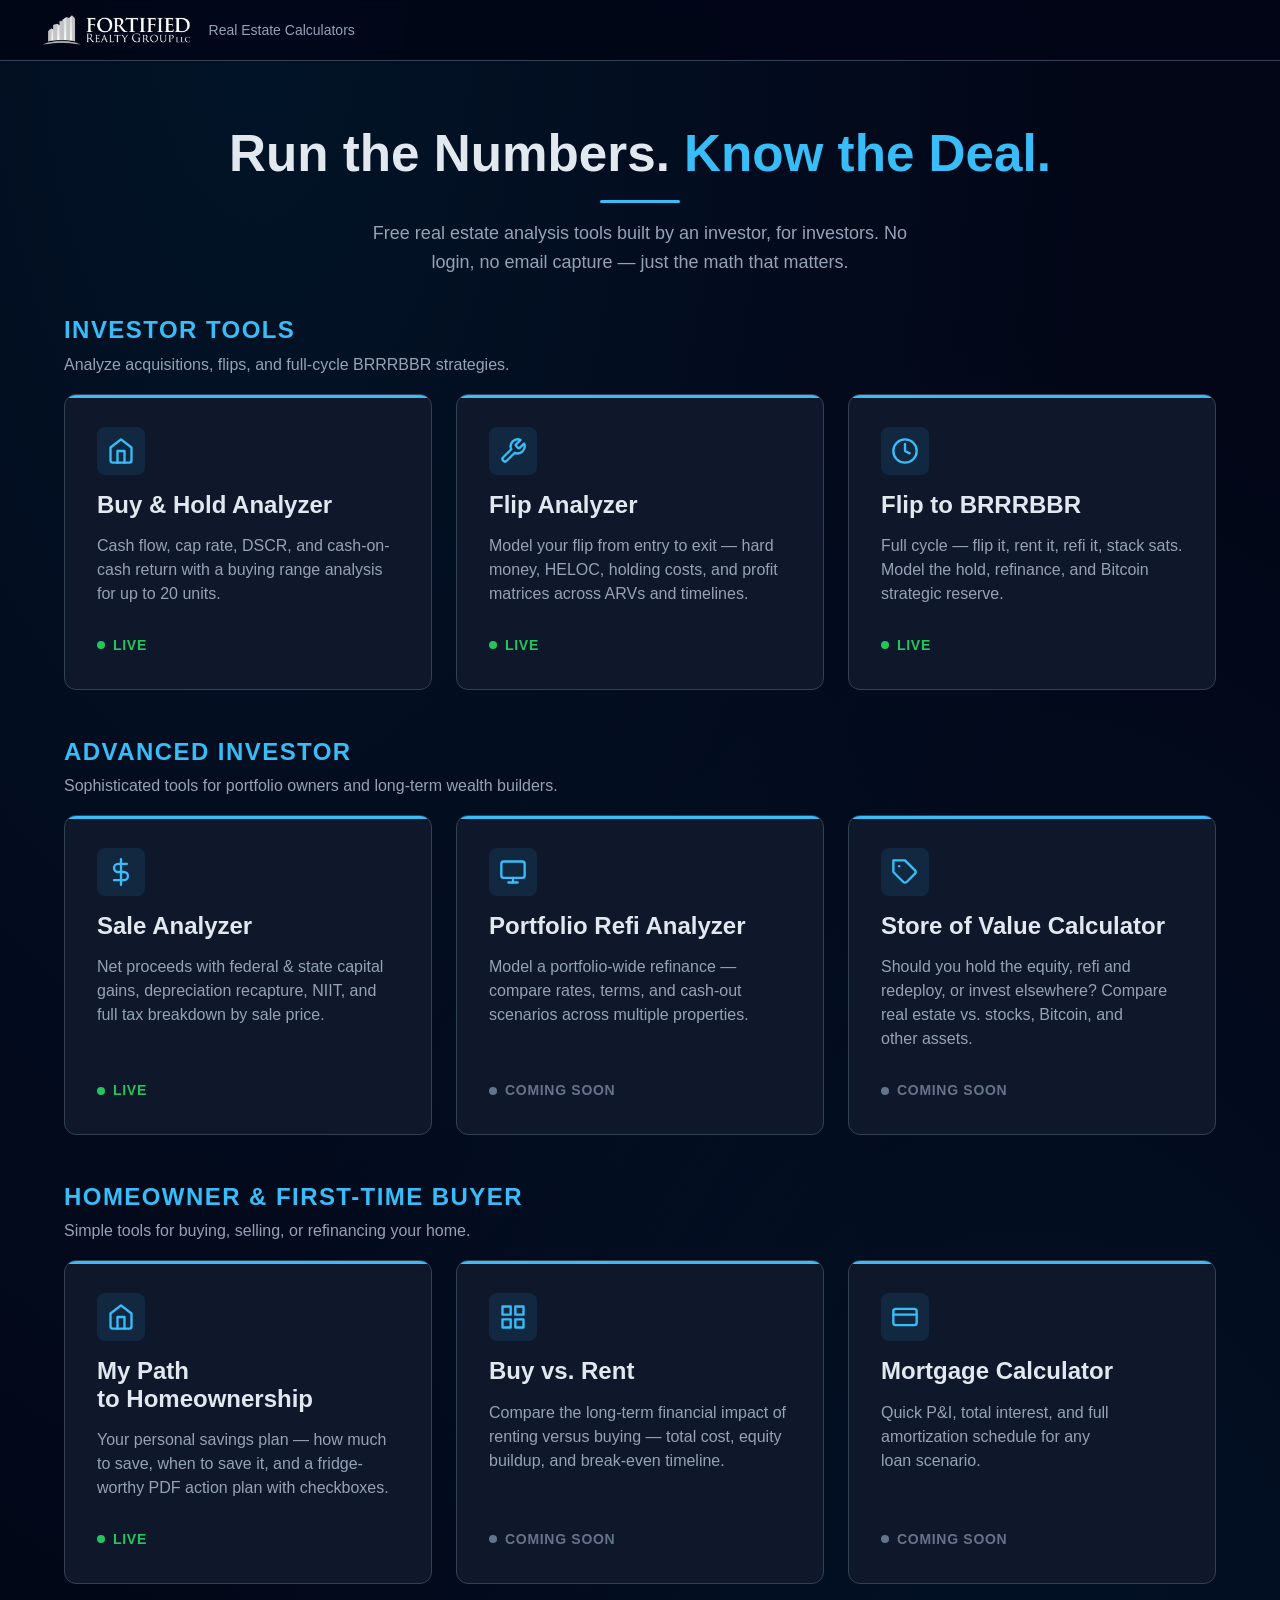
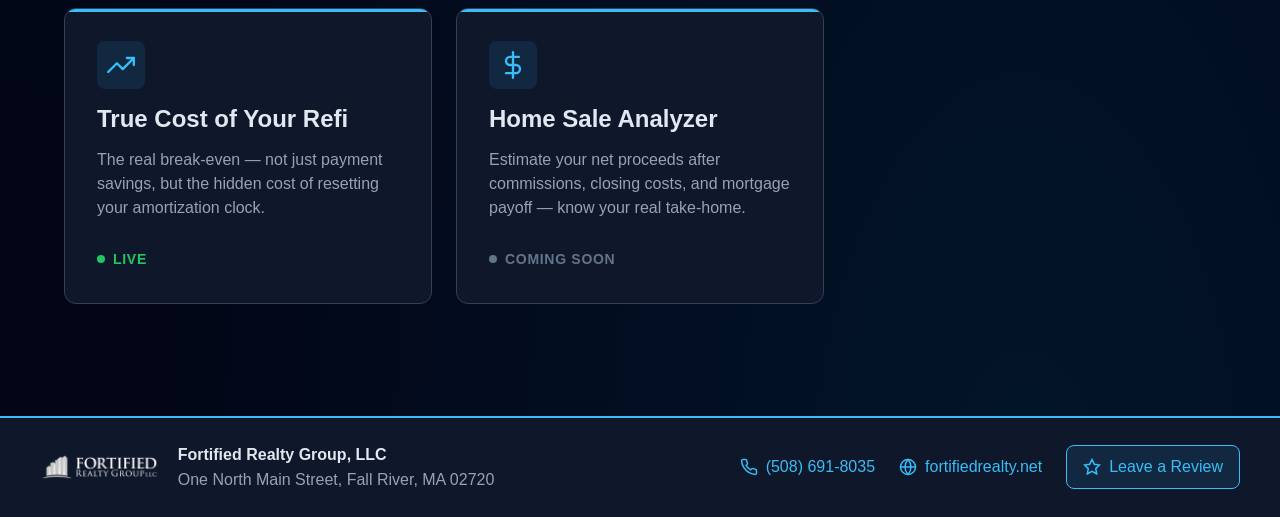
==== commit 73953525: "Add Sale Analyzer with tax liability, depreciation recapture, accountant checklist" ====
--- a/index.html
+++ b/index.html
@@ -86,16 +86,16 @@
     </div>
     <div class="calc-grid" style="padding:0; margin-bottom:var(--space-12);">
 
-      <div class="calc-card disabled">
+      <a href="./sale-analyzer.html" class="calc-card">
         <div class="card-icon">
           <svg width="28" height="28" viewBox="0 0 24 24" fill="none" stroke="#38bdf8" stroke-width="2" stroke-linecap="round" stroke-linejoin="round">
             <line x1="12" y1="1" x2="12" y2="23"/><path d="M17 5H9.5a3.5 3.5 0 0 0 0 7h5a3.5 3.5 0 0 1 0 7H6"/>
           </svg>
         </div>
         <h2>Sale Analyzer</h2>
-        <p>Estimate net proceeds with capital gains tax calculations, depreciation recapture, and 1031 exchange scenarios.</p>
-        <div class="card-status coming"><span class="dot"></span>Coming Soon</div>
-      </div>
+        <p>Net proceeds with federal &amp; state capital gains, depreciation recapture, NIIT, and full tax breakdown by sale price.</p>
+        <div class="card-status live"><span class="dot"></span>Live</div>
+      </a>
 
       <div class="calc-card disabled">
         <div class="card-icon">
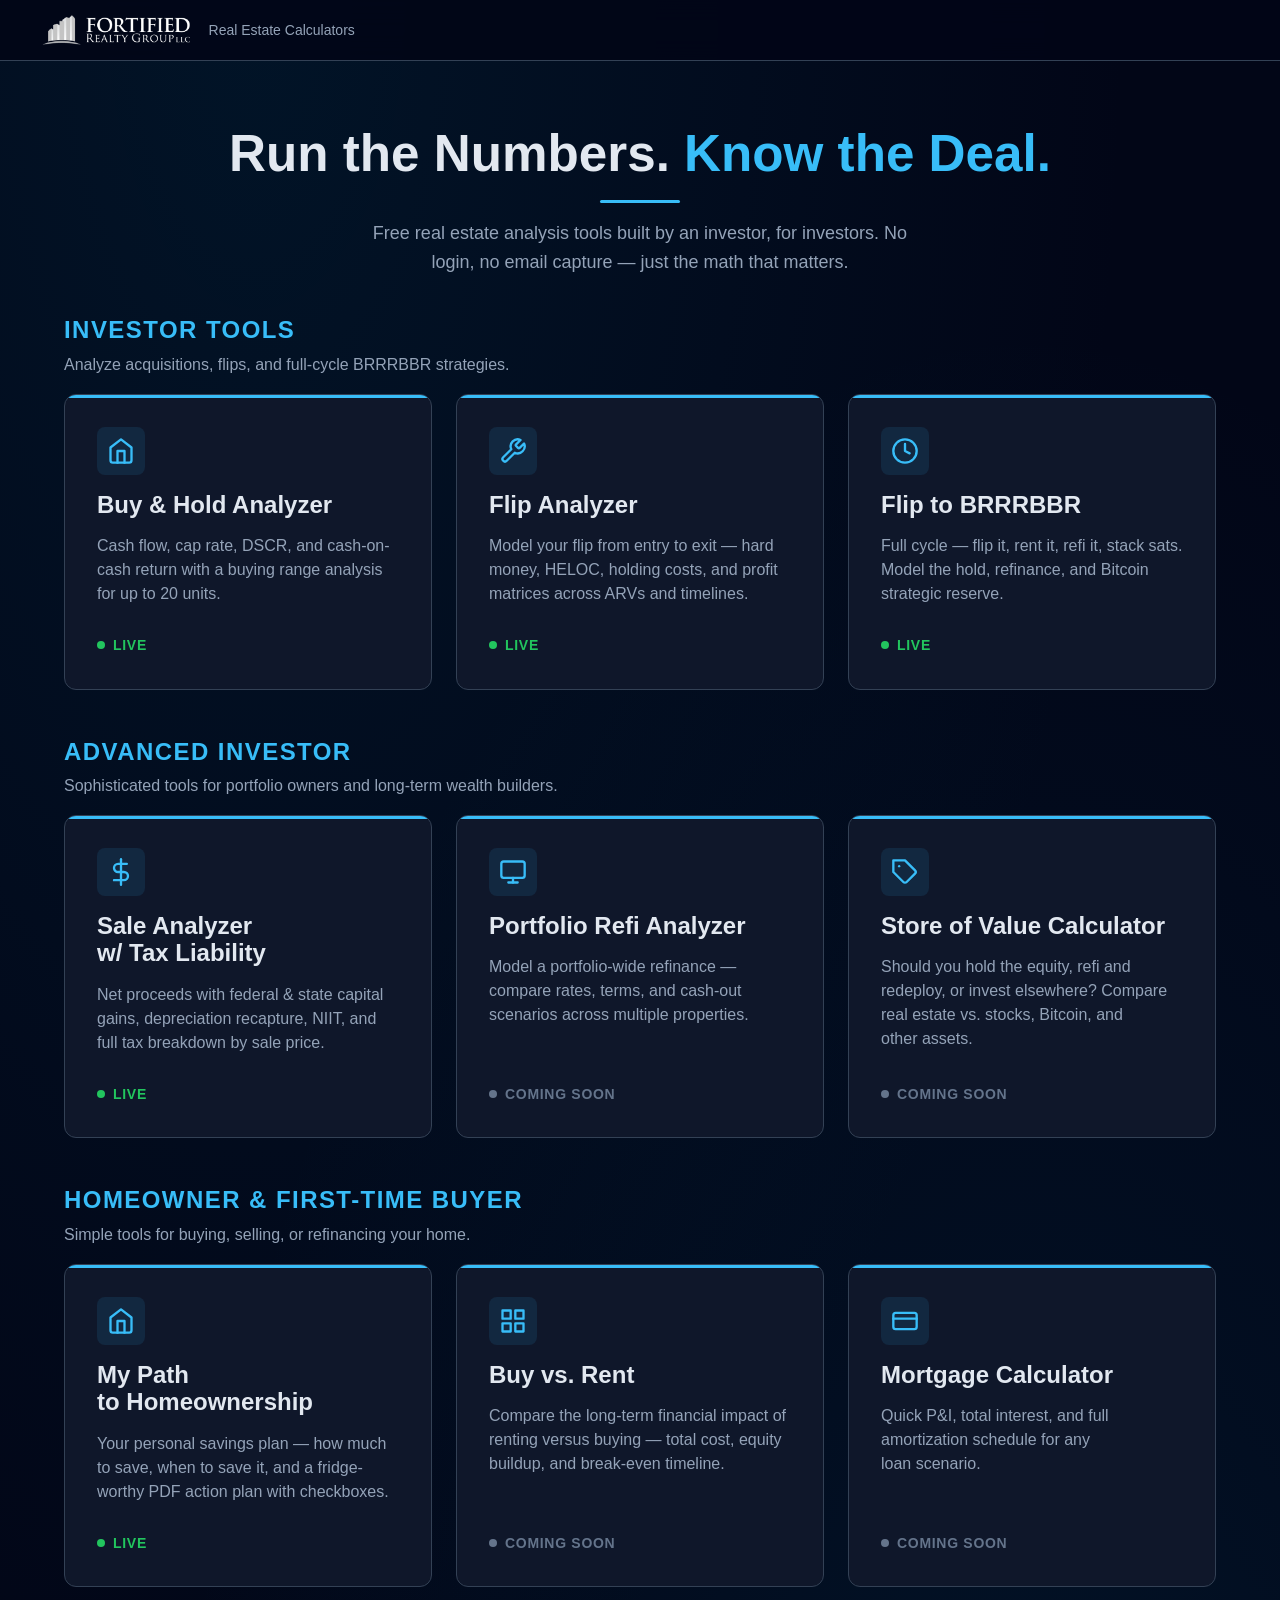
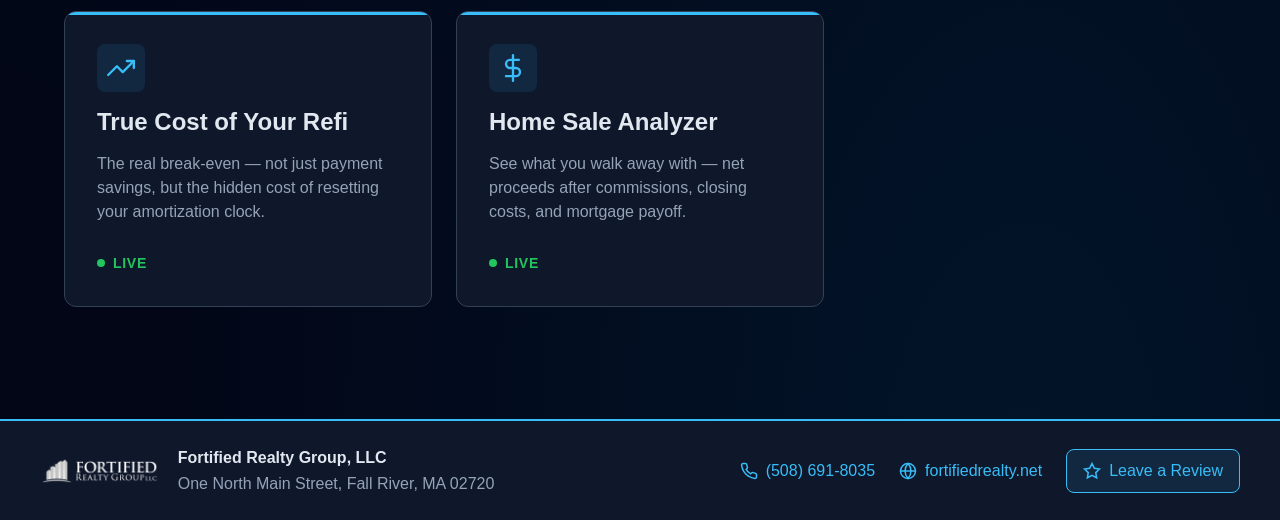
==== commit 22699a9b: "Add Home Sale Analyzer (basic, no tax), rename Sale Analyzer card, address on accountant PDF" ====
--- a/index.html
+++ b/index.html
@@ -92,7 +92,7 @@
             <line x1="12" y1="1" x2="12" y2="23"/><path d="M17 5H9.5a3.5 3.5 0 0 0 0 7h5a3.5 3.5 0 0 1 0 7H6"/>
           </svg>
         </div>
-        <h2>Sale Analyzer</h2>
+        <h2>Sale Analyzer w/ Tax Liability</h2>
         <p>Net proceeds with federal &amp; state capital gains, depreciation recapture, NIIT, and full tax breakdown by sale price.</p>
         <div class="card-status live"><span class="dot"></span>Live</div>
       </a>
@@ -174,16 +174,16 @@
         <div class="card-status live"><span class="dot"></span>Live</div>
       </a>
 
-      <div class="calc-card disabled">
+      <a href="./home-sale.html" class="calc-card">
         <div class="card-icon">
           <svg width="28" height="28" viewBox="0 0 24 24" fill="none" stroke="#38bdf8" stroke-width="2" stroke-linecap="round" stroke-linejoin="round">
             <line x1="12" y1="1" x2="12" y2="23"/><path d="M17 5H9.5a3.5 3.5 0 0 0 0 7h5a3.5 3.5 0 0 1 0 7H6"/>
           </svg>
         </div>
         <h2>Home Sale Analyzer</h2>
-        <p>Estimate your net proceeds after commissions, closing costs, and mortgage payoff — know your real take-home.</p>
-        <div class="card-status coming"><span class="dot"></span>Coming Soon</div>
-      </div>
+        <p>See what you walk away with — net proceeds after commissions, closing costs, and mortgage payoff.</p>
+        <div class="card-status live"><span class="dot"></span>Live</div>
+      </a>
 
     </div>
 
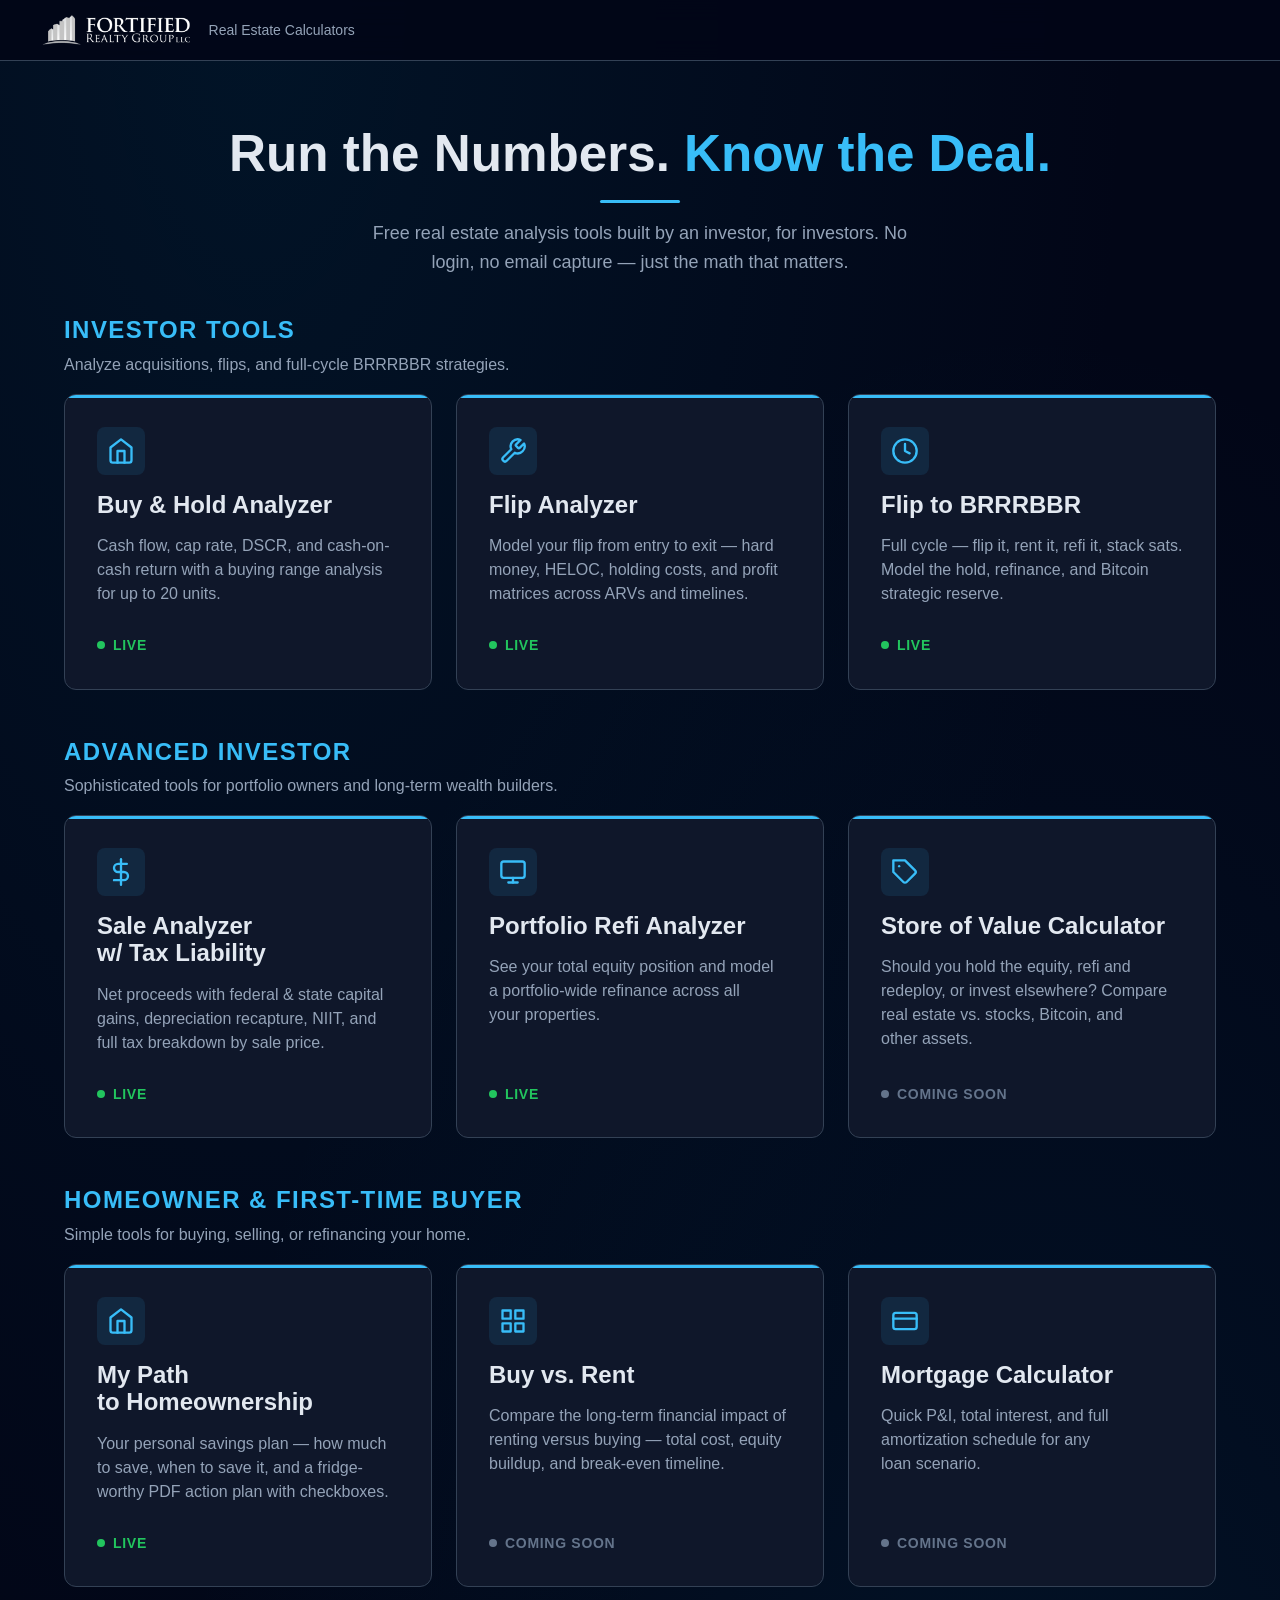
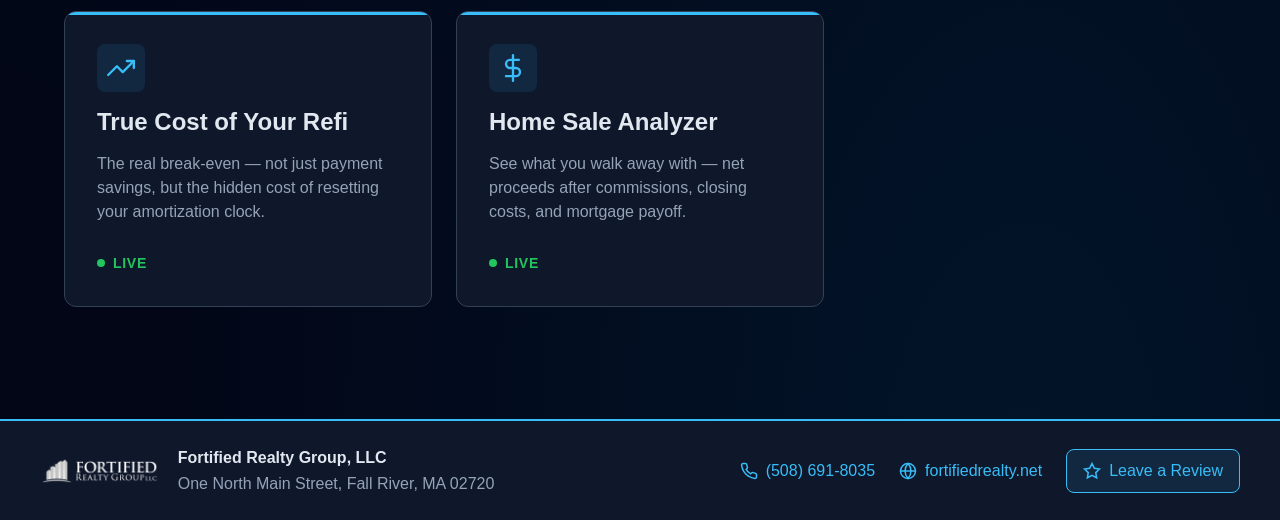
==== commit 8dae81e5: "Add Portfolio Refi Analyzer: multi-property grid, refi analysis, sensitivity table, worth-it verdict" ====
--- a/index.html
+++ b/index.html
@@ -97,16 +97,16 @@
         <div class="card-status live"><span class="dot"></span>Live</div>
       </a>
 
-      <div class="calc-card disabled">
+      <a href="./portfolio-refi.html" class="calc-card">
         <div class="card-icon">
           <svg width="28" height="28" viewBox="0 0 24 24" fill="none" stroke="#38bdf8" stroke-width="2" stroke-linecap="round" stroke-linejoin="round">
             <rect x="2" y="3" width="20" height="14" rx="2"/><line x1="8" y1="21" x2="16" y2="21"/><line x1="12" y1="17" x2="12" y2="21"/>
           </svg>
         </div>
         <h2>Portfolio Refi Analyzer</h2>
-        <p>Model a portfolio-wide refinance — compare rates, terms, and cash-out scenarios across multiple properties.</p>
-        <div class="card-status coming"><span class="dot"></span>Coming Soon</div>
-      </div>
+        <p>See your total equity position and model a portfolio-wide refinance across all your properties.</p>
+        <div class="card-status live"><span class="dot"></span>Live</div>
+      </a>
 
       <div class="calc-card disabled">
         <div class="card-icon">
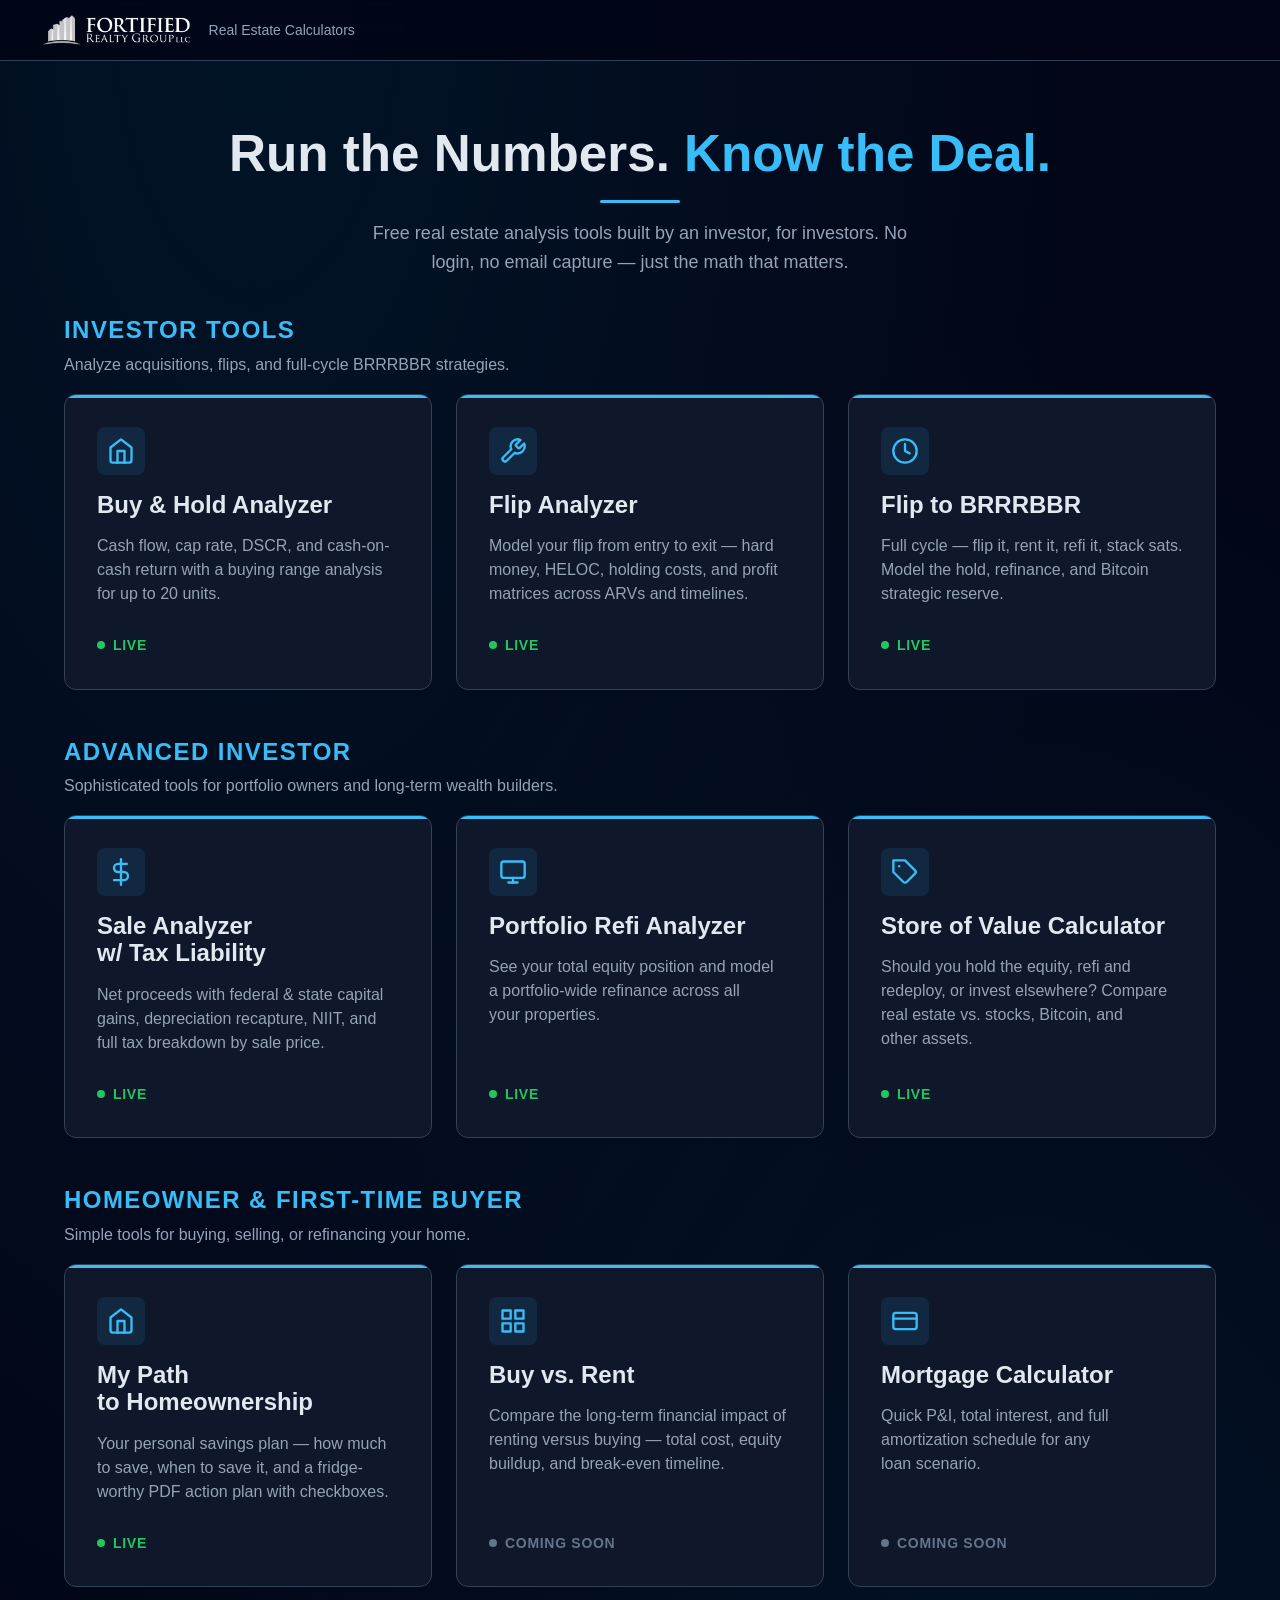
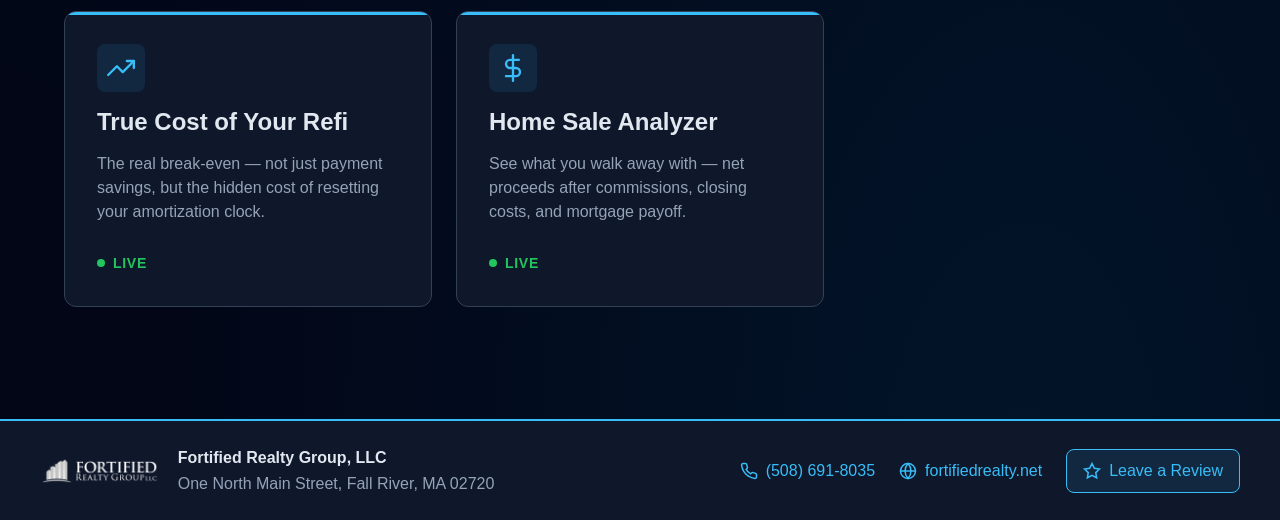
==== commit c59234e6: "Add Store of Value Calculator + fix portfolio-refi auto-fill" ====
--- a/index.html
+++ b/index.html
@@ -108,7 +108,7 @@
         <div class="card-status live"><span class="dot"></span>Live</div>
       </a>
 
-      <div class="calc-card disabled">
+      <a href="./store-of-value.html" class="calc-card">
         <div class="card-icon">
           <svg width="28" height="28" viewBox="0 0 24 24" fill="none" stroke="#38bdf8" stroke-width="2" stroke-linecap="round" stroke-linejoin="round">
             <path d="M20.59 13.41l-7.17 7.17a2 2 0 0 1-2.83 0L2 12V2h10l8.59 8.59a2 2 0 0 1 0 2.82z"/><line x1="7" y1="7" x2="7.01" y2="7"/>
@@ -116,8 +116,8 @@
         </div>
         <h2>Store of Value Calculator</h2>
         <p>Should you hold the equity, refi and redeploy, or invest elsewhere? Compare real estate vs. stocks, Bitcoin, and other assets.</p>
-        <div class="card-status coming"><span class="dot"></span>Coming Soon</div>
-      </div>
+        <div class="card-status live"><span class="dot"></span>Live</div>
+      </a>
 
     </div>
 
